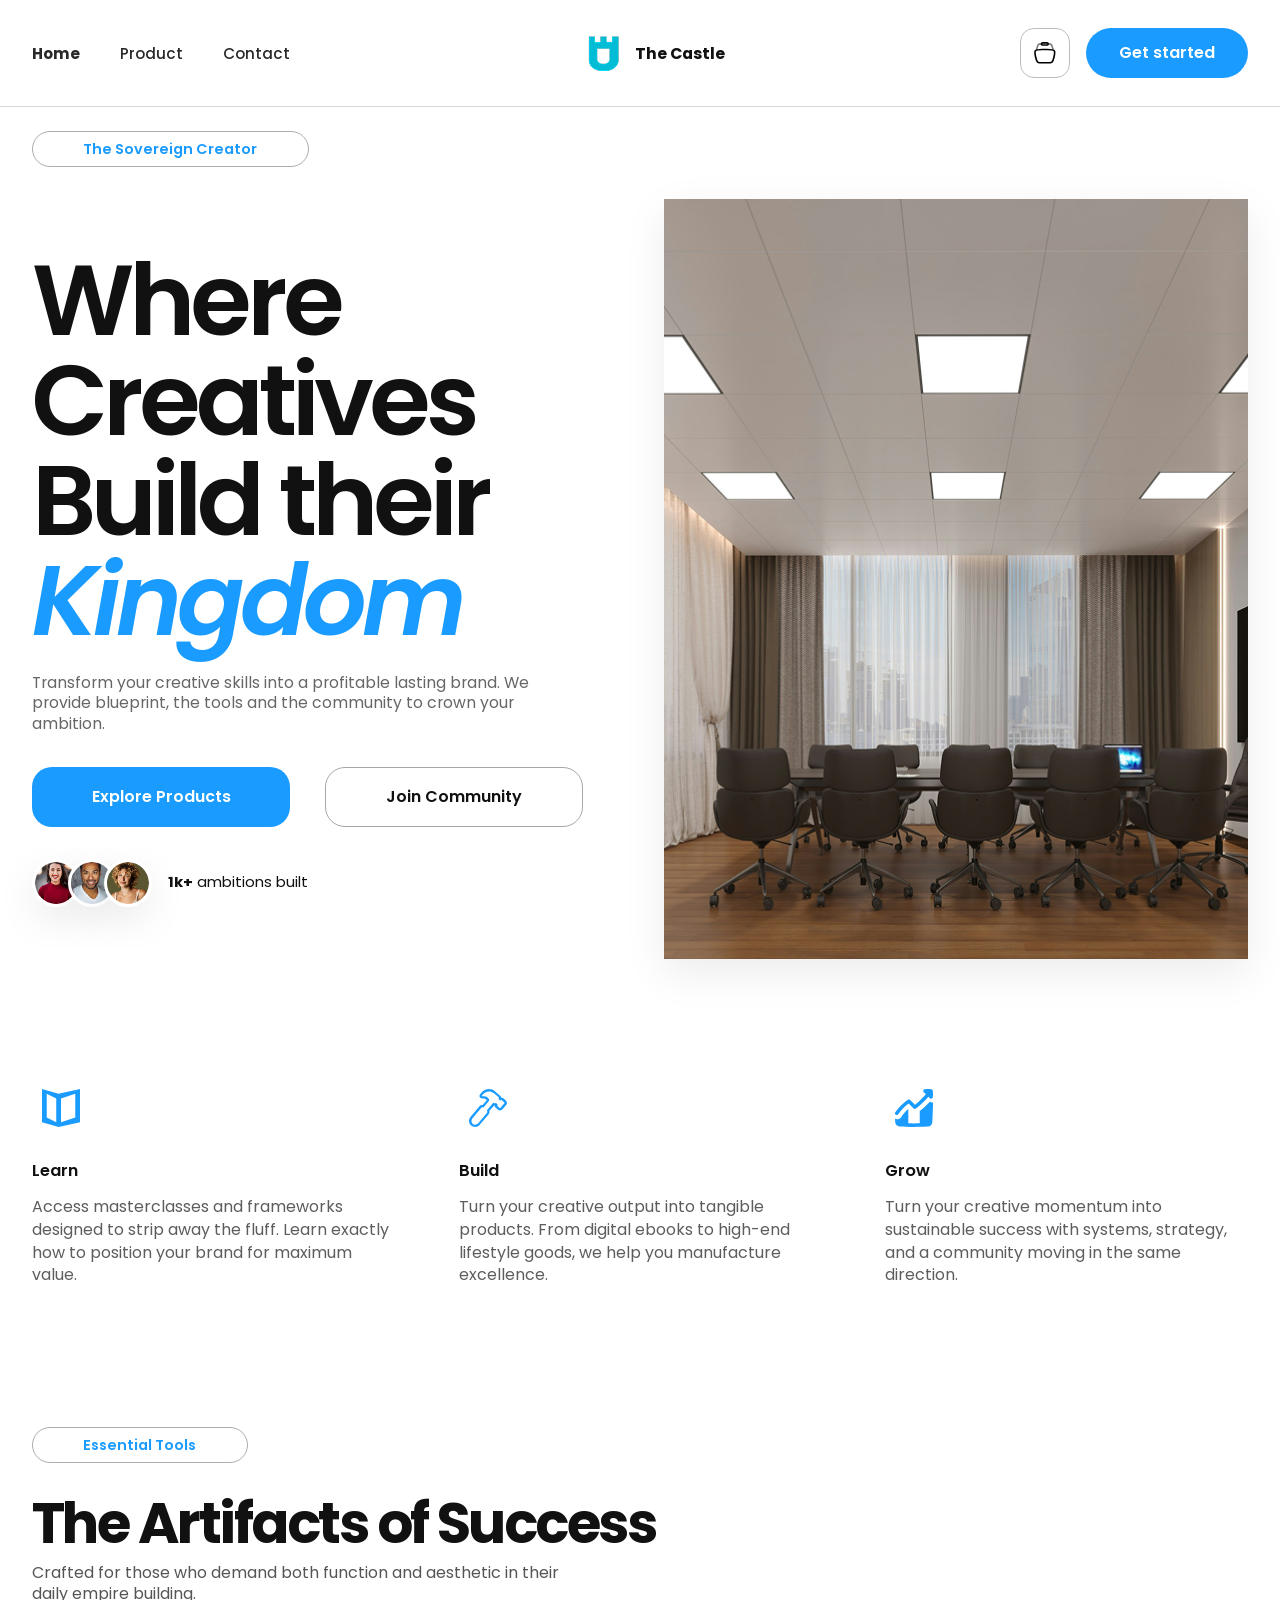
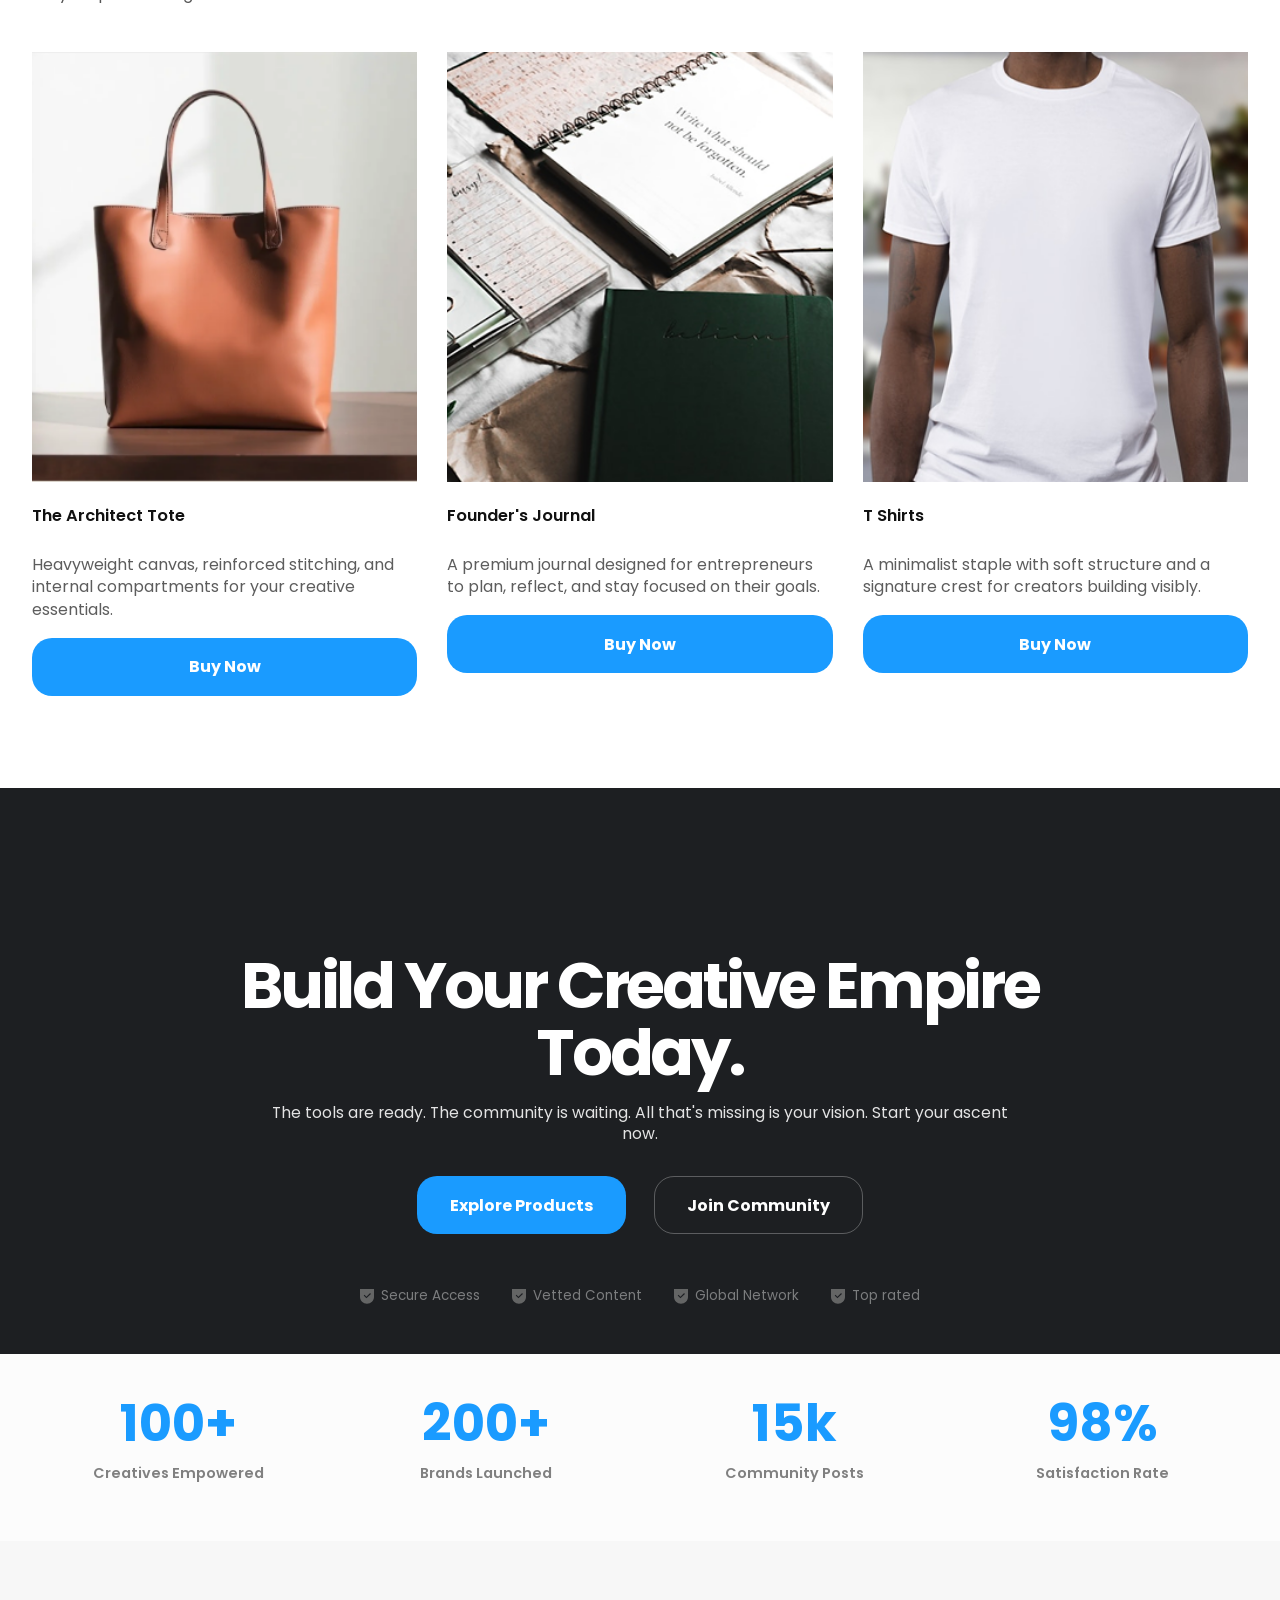
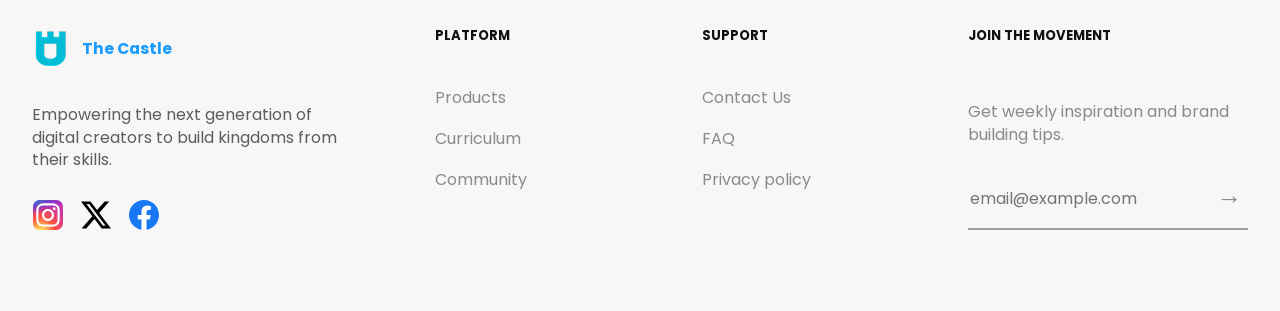
==== index.html @ 54a2d979 "first commit" ====
<!doctype html>
<html lang="en">
  <head>
    <meta charset="UTF-8" />
    <meta name="viewport" content="width=device-width, initial-scale=1.0" />
    <title>The Castle | Home</title>
    <link rel="preconnect" href="https://fonts.googleapis.com" />
    <link rel="preconnect" href="https://fonts.gstatic.com" crossorigin />
    <link
      href="https://fonts.googleapis.com/css2?family=Poppins:wght@300;400;500;600;700;800;900&display=swap"
      rel="stylesheet"
    />
    <link rel="stylesheet" href="castle.css" />
  </head>
  <body>
    <header class="site-header">
      <div class="container nav-shell">
        <button
          class="menu-toggle"
          type="button"
          aria-expanded="false"
          aria-controls="site-nav"
        >
          <span></span>
          <span></span>
          <span></span>
          <span class="sr-only">Toggle navigation</span>
        </button>

        <nav class="site-nav" id="site-nav">
          <a class="nav-link is-active" href="index.html">Home</a>
          <a class="nav-link" href="product.html">Product</a>
          <a class="nav-link" href="contact.html">Contact</a>
        </nav>

        <a class="brand" href="index.html" aria-label="The Castle home">
          <img src="img/castle_logo.png" alt="" width="36" height="39" />
          <span>The Castle</span>
        </a>

        <div class="nav-actions">
          <a
            class="icon-button"
            href="product.html"
            aria-label="Browse products"
          >
            <img src="img/Group.svg" alt="" width="22" height="22" />
          </a>
          <a class="button-get" href="contact.html">Get started</a>
        </div>
      </div>
    </header>

    <main>
      <section class="hero">
        <div class="container">
          <p class="eyebrow">The Sovereign Creator</p>

          <div class="hero-grid">
            <div class="hero-copy">
              <h1>
                Where <br />
                Creatives<br />
                Build their<br />
                <span>Kingdom</span>
              </h1>
              <p class="hero-text">
                Transform your creative skills into a profitable lasting brand.
                We provide blueprint, the tools and the community to crown your
                ambition.
              </p>

              <div class="hero-actions">
                <a class="button button-primary" href="product.html"
                  >Explore Products</a
                >
                <a class="button button-secondary" href="contact.html"
                  >Join Community</a
                >
              </div>

              <div class="social-proof">
                <div class="user-stack" aria-hidden="true">
                  <img src="img/user__1.png" alt="" class="user" />
                  <img src="img/user__2.png" alt="" class="user" />
                  <img src="img/user__3.png" alt="" class="user" />
                </div>
                <p><strong>1k+</strong> ambitions built</p>
              </div>
            </div>

            <div class="hero-media">
              <img src="img/image.png" alt="The Castle office interior" />
            </div>
          </div>
        </div>
      </section>

      <section class="features section-space">
        <div class="container feature-grid">
          <article class="feature-card">
            <div class="feature-icon">
              <img src="img/learn.svg" alt="" width="38" height="38" />
            </div>
            <h2>Learn</h2>
            <p>
              Access masterclasses and frameworks designed to strip away the
              fluff. Learn exactly how to position your brand for maximum value.
            </p>
          </article>

          <article class="feature-card">
            <div class="feature-icon">
              <img src="img/build.svg" alt="" width="38" height="38" />
            </div>
            <h2>Build</h2>
            <p>
              Turn your creative output into tangible products. From digital
              ebooks to high-end lifestyle goods, we help you manufacture
              excellence.
            </p>
          </article>

          <article class="feature-card">
            <div class="feature-icon">
              <img src="img/grow.svg" alt="" width="38" height="38" />
            </div>
            <h2>Grow</h2>
            <p>
              Turn your creative momentum into sustainable success with systems,
              strategy, and a community moving in the same direction.
            </p>
          </article>
        </div>
      </section>

      <section class="products-preview section-space">
        <div class="container">
          <p class="eyebrow">Essential Tools</p>
          <h2 class="section-title">The Artifacts of Success</h2>
          <p class="section-intro">
            Crafted for those who demand both function and aesthetic in their
            daily empire building.
          </p>

          <div class="product-grid">
            <article class="product-card">
              <img src="img/bag.png" alt="visual-bag" class="product-visual" />

              <h3>The Architect Tote</h3>
              <p>
                Heavyweight canvas, reinforced stitching, and internal
                compartments for your creative essentials.
              </p>
              <a class="button button-primary button-block" href="product.html"
                >Buy Now</a
              >
            </article>

            <article class="product-card">
              <img
                src="img/jotter.png"
                alt="visual-journal"
                class="product-visual"
              />
              <h3>Founder&apos;s Journal</h3>
              <p>
                A premium journal designed for entrepreneurs to plan, reflect,
                and stay focused on their goals.
              </p>
              <a class="button button-primary button-block" href="product.html"
                >Buy Now</a
              >
            </article>

            <article class="product-card">
              <img
                src="img/shirt.png"
                alt="visual-shirt"
                class="product-visual"
              />
              <h3>T Shirts</h3>
              <p>
                A minimalist staple with soft structure and a signature crest
                for creators building visibly.
              </p>
              <a class="button button-primary button-block" href="product.html"
                >Buy Now</a
              >
            </article>
          </div>
        </div>
      </section>

      <section class="cta-panel">
        <div class="container cta-inner">
          <h2>Build Your Creative Empire Today.</h2>
          <p>
            The tools are ready. The community is waiting. All that&apos;s
            missing is your vision. Start your ascent now.
          </p>

          <div class="hero-actions cta-actions">
            <a class="button button-primary" href="product.html"
              >Explore Products</a
            >
            <a
              class="button button-secondary button-secondary-light"
              href="contact.html"
              >Join Community</a
            >
          </div>

          <div class="trust-row">
            <span><img src="img/Vector.svg" alt="" />Secure Access</span>
            <span><img src="img/Vector.svg" alt="" />Vetted Content</span>
            <span><img src="img/Vector.svg" alt="" />Global Network</span>
            <span><img src="img/Vector.svg" alt="" />Top rated</span>
          </div>
        </div>
      </section>

      <section class="stats">
        <div class="container stats-grid">
          <article>
            <strong>100+</strong>
            <span>Creatives Empowered</span>
          </article>
          <article>
            <strong>200+</strong>
            <span>Brands Launched</span>
          </article>
          <article>
            <strong>15k</strong>
            <span>Community Posts</span>
          </article>
          <article>
            <strong>98%</strong>
            <span>Satisfaction Rate</span>
          </article>
        </div>
      </section>
    </main>

    <footer class="site-footer">
      <div class="container footer-grid">
        <div class="footer-brand">
          <a class="brand brand-accent footer-brand-mark" href="index.html">
            <img src="img/castle_logo.png" alt="" width="36" height="39" />
            <span>The Castle</span>
          </a>
          <p>
            Empowering the next generation of digital creators to build kingdoms
            from their skills.
          </p>
          <div class="social-links">
            <a href="#" aria-label="Instagram"
              ><img src="img/logo_IG.svg" alt="" width="30" height="30"
            /></a>
            <a href="#" aria-label="X"
              ><img src="img/logo_X.svg" alt="" width="30" height="30"
            /></a>
            <a href="#" aria-label="Facebook"
              ><img src="img/logo_facebook.svg" alt="" width="30" height="30"
            /></a>
          </div>
        </div>

        <div>
          <h3>Platform</h3>
          <a href="product.html">Products</a>
          <a href="index.html">Curriculum</a>
          <a href="contact.html">Community</a>
        </div>

        <div>
          <h3>Support</h3>
          <a href="contact.html">Contact Us</a>
          <a href="contact.html">FAQ</a>
          <a href="contact.html">Privacy policy</a>
        </div>

        <div>
          <h3>Join the Movement</h3>
          <p class="footer-note">
            Get weekly inspiration and brand building tips.
          </p>
          <form class="newsletter-form">
            <label class="sr-only" for="email-home">Email address</label>
            <input
              id="email-home"
              type="email"
              placeholder="email@example.com"
            />
            <button type="submit" aria-label="Subscribe">&rarr;</button>
          </form>
        </div>
      </div>
    </footer>

    <script src="castle.js"></script>
  </body>
</html>
---- castle.css ----
:root {
  --bg: #ffffff;
  --surface: #f7f7f7;
  --surface-soft: #fcfcfc;
  --text: #111111;
  --muted: #5d5d5d;
  --line: #d8d8d8;
  --accent: #1a9bff;
  --accent-deep: #1288ef;
  --dark: #1d1f22;
  --dark-border: rgba(255, 255, 255, 0.28);
  --radius-pill: 20px;
  --radius-card: 28px;
  --shadow-soft: 0 14px 40px rgba(17, 17, 17, 0.08);
  --container: min(1280px, calc(100% - 64px));
}

*,
*::before,
*::after {
  box-sizing: border-box;
}

html {
  scroll-behavior: smooth;
}

body {
  margin: 0;
  font-family: "Poppins", sans-serif;
  color: var(--text);
  background: var(--bg);
}

img {
  display: block;
  max-width: 100%;
}

a {
  color: inherit;
  text-decoration: none;
}

button,
input,
textarea {
  font: inherit;
}

.sr-only {
  position: absolute;
  width: 1px;
  height: 1px;
  padding: 0;
  margin: -1px;
  overflow: hidden;
  clip: rect(0, 0, 0, 0);
  white-space: nowrap;
  border: 0;
}

.container {
  width: var(--container);
  margin: 0 auto;
}

.section-space {
  padding: 2rem 0 5.75rem;
}

.page-main {
  padding-bottom: 3rem;
}

.site-header {
  position: sticky;
  top: 0;
  z-index: 20;
  background: rgba(255, 255, 255, 0.94);
  backdrop-filter: blur(12px);
  border-bottom: 1px solid var(--line);
}

.nav-shell {
  display: grid;
  grid-template-columns: auto 1fr auto;
  align-items: center;
  gap: 2rem;
  min-height: 106px;
}

.site-nav {
  display: flex;
  align-items: center;
  gap: 2.5rem;
}

.nav-link {
  font-size: 0.95rem;
  font-weight: 500;
  color: #292929;
}

.nav-link.is-active {
  font-weight: 700;
}

.brand {
  display: inline-flex;
  align-items: center;
  gap: 0.9rem;
  justify-self: center;
  font-size: 0.98rem;
  font-weight: 700;
}

.brand span {
  color: var(--text);
}

.brand-accent span,
.brand-text-only span {
  color: var(--accent);
}

.brand-text-only img {
  display: none;
}

.nav-actions {
  display: flex;
  align-items: center;
  gap: 1rem;
}

.icon-button {
  width: 50px;
  height: 50px;
  display: inline-flex;
  align-items: center;
  justify-content: center;
  border: 1px solid #bcbcbc;
  border-radius: 14px;
  background: #fff;
}

.icon-button img {
  width: 22px;
  height: 22px;
  object-fit: contain;
}

.button-get {
  background: var(--accent);
  color: #fff;
  display: inline-flex;
  align-items: center;
  justify-content: center;
  min-height: 50px;
  padding: 0.7rem 2rem;
  border-radius: 999px;
  border: 1px solid transparent;
  font-size: 1rem;
  font-weight: 600;
  line-height: 1;
  transition:
    transform 0.2s ease,
    background-color 0.2s ease,
    color 0.2s ease,
    border-color 0.2s ease;
}

.button-get:hover,
.button-get:focus-visible {
  transform: translateY(-1px);
  background: var(--accent-deep);
}

.button {
  display: inline-flex;
  align-items: center;
  justify-content: center;
  min-height: 58px;
  padding: 0.9rem 2rem;
  border-radius: var(--radius-pill);
  border: 1px solid transparent;
  font-size: 1rem;
  font-weight: 700;
  transition:
    transform 0.2s ease,
    background-color 0.2s ease,
    color 0.2s ease,
    border-color 0.2s ease;
}

.button:hover,
.button:focus-visible {
  transform: translateY(-1px);
}

.button-primary {
  color: #fff;
  background: var(--accent);
}

.button-primary:hover,
.button-primary:focus-visible {
  background: var(--accent-deep);
}

.button-secondary {
  color: var(--text);
  border-color: #a7a7a7;
  background: transparent;
}

.button-secondary-light {
  color: #fff;
  border-color: var(--dark-border);
}

.button-block {
  width: 100%;
}

.menu-toggle {
  display: none;
  width: 48px;
  height: 48px;
  border: 1px solid var(--line);
  border-radius: 14px;
  background: #fff;
  padding: 0.75rem;
}

.menu-toggle span {
  display: block;
  width: 100%;
  height: 2px;
  background: var(--text);
  margin: 5px 0;
}

.eyebrow {
  width: fit-content;
  margin: 0 0 2rem;
  padding: 0.6rem 3.15rem;
  border: 1px solid #acacac;
  border-radius: 18px;
  color: var(--accent);
  font-size: 0.9rem;
  font-weight: 600;
  line-height: 1;
}

.hero {
  padding: 1.5rem 0 5.5rem;
}

.hero-grid {
  display: grid;
  grid-template-columns: minmax(0, 1fr) minmax(420px, 1.02fr);
  align-items: center;
  gap: 3.75rem;
}

.hero-copy h1,
.contact-copy h2 {
  font-family: "Poppins", sans-serif;
  margin: 0;
  font-size: 6.25rem;
  line-height: 100%;
  letter-spacing: -0.05em;
  font-weight: 600;
}

.hero-copy h1 span {
  color: var(--accent);
  font-style: italic;
}

.hero-text,
.page-copy,
.section-intro,
.feature-card p,
.product-card p,
.cta-inner p,
.footer-brand p,
.footer-note,
.bespoke-inner p,
.contact-copy p,
.contact-cta span {
  color: var(--muted);
  font-size: 1rem;
  line-height: 1.42;
  font-weight: 400;
}

.hero-text {
  max-width: 34rem;
  margin: 1.4rem 0 2rem;
  font-size: 0.98rem;
  line-height: 1.32;
  color: #666666;
}

.hero-actions {
  display: flex;
  flex-wrap: wrap;
  gap: 1.7rem;
}

.hero .hero-actions {
  gap: 2.2rem;
}

.hero .hero-actions .button {
  min-height: 60px;
  min-width: 258px;
  padding: 0.95rem 2.25rem;
  border-radius: 20px;
  font-size: 1rem;
  font-weight: 600;
}

.social-proof {
  display: flex;
  align-items: center;
  gap: 1rem;
  margin-top: 2rem;
}

.social-proof p {
  margin: 0;
  font-size: 0.92rem;
  font-weight: 400;
}

.user-stack {
  display: flex;
  align-items: center;
}

.user {
  width: 48px;
  height: 48px;
  border: 3px solid #fff;
  border-radius: 50%;
  margin-left: -12px;
  object-fit: cover;
  box-shadow: var(--shadow-soft);
}

.user:first-child {
  margin-left: 0;
}

.hero-media img {
  width: 100%;
  min-height: 760px;
  object-fit: cover;
  box-shadow: var(--shadow-soft);
}

.feature-grid {
  display: grid;
  grid-template-columns: repeat(3, minmax(0, 1fr));
  gap: 4rem;
}

.feature-card {
  max-width: 360px;
}

.feature-icon {
  width: 58px;
  height: 58px;
  display: inline-flex;
  align-items: center;
  justify-content: center;
  margin-bottom: 1.5rem;
  color: var(--accent);
}

.feature-icon svg {
  width: 38px;
  height: 38px;
  fill: none;
  stroke: currentColor;
  stroke-width: 1.7;
  stroke-linecap: round;
  stroke-linejoin: round;
}

.feature-icon img {
  width: 38px;
  height: 38px;
  object-fit: contain;
}

.feature-card h2,
.product-card h2,
.product-card h3 {
  margin: 0 0 0.75rem;
  font-size: 1.02rem;
  font-weight: 600;
  line-height: 1.2;
}

.section-title {
  margin: 0;
  font-size: clamp(2.6rem, 4.4vw, 3.9rem);
  line-height: 1.02;
  letter-spacing: -0.045em;
  font-weight: 700;
}

.section-intro {
  max-width: 35rem;
  margin: 0.7rem 0 3rem;
  font-size: 1rem;
  line-height: 1.28;
  color: #555555;
}

.product-grid {
  display: grid;
  grid-template-columns: repeat(3, minmax(0, 1fr));
  gap: 1.9rem;
}

.product-grid-tight {
  margin-top: 3.5rem;
}

.product-card {
  display: flex;
  flex-direction: column;
}

.product-visual {
  position: relative;
  min-height: 430px;
  margin-bottom: 1.5rem;
  overflow: hidden;
  background: linear-gradient(180deg, #faf8f2, #e7dfd6);
  object-fit: cover;
}

.product-visual::before,
.product-visual::after {
  content: "";
  position: absolute;
}

.product-card > .product-visual {
  width: 100%;
}

.cta-panel {
  background: var(--dark);
  padding: 5.5rem 0 0;
}

.cta-inner {
  text-align: center;
  color: #fff;
  padding: 4.75rem 2rem 3rem;
}

.cta-inner h2 {
  max-width: 860px;
  margin: 0 auto;
  font-size: clamp(3rem, 5vw, 4.8rem);
  line-height: 1.05;
  letter-spacing: -0.05em;
  font-weight: 700;
}

.cta-inner p {
  max-width: 760px;
  margin: 1rem auto 2rem;
  color: rgba(255, 255, 255, 0.88);
  font-size: 0.98rem;
  line-height: 1.34;
}

.cta-actions {
  justify-content: center;
}

.trust-row {
  display: flex;
  justify-content: center;
  flex-wrap: wrap;
  gap: 2rem;
  margin-top: 3.25rem;
  color: rgba(255, 255, 255, 0.42);
  font-size: 0.84rem;
  font-weight: 400;
}

.trust-row span {
  display: inline-flex;
  align-items: center;
  gap: 0.45rem;
}

.trust-row span img {
  width: 14px;
  height: 16px;
  object-fit: contain;
  opacity: 0.72;
}

.stats {
  background: var(--surface-soft);
  padding: 2.75rem 0 3.5rem;
}

.stats-grid {
  display: grid;
  grid-template-columns: repeat(4, minmax(0, 1fr));
  gap: 1rem;
  text-align: center;
}

.stats-grid strong {
  display: block;
  margin-bottom: 0.65rem;
  color: var(--accent);
  font-size: clamp(2.4rem, 4vw, 3.7rem);
  line-height: 1;
  font-weight: 700;
}

.stats-grid span {
  color: #808080;
  font-size: 0.9rem;
  font-weight: 600;
}

.site-footer {
  background: var(--surface);
  padding: 5.5rem 0 5rem;
}

.footer-grid {
  display: grid;
  grid-template-columns: 1.3fr 0.8fr 0.8fr 1fr;
  gap: 3rem;
}

.footer-brand {
  max-width: 320px;
}

.footer-brand-mark {
  justify-self: start;
  margin-bottom: 1.25rem;
}

.social-links {
  display: flex;
  align-items: center;
  gap: 1rem;
  margin-top: 1.7rem;
}

.social-links a {
  width: 32px;
  height: 32px;
  display: inline-flex;
  align-items: center;
  justify-content: center;
}

.social-links img {
  width: 30px;
  height: 30px;
  object-fit: contain;
}

.footer-grid h3 {
  margin: 0 0 1.6rem;
  text-transform: uppercase;
  font-size: 0.82rem;
  font-weight: 700;
  line-height: 1.1;
}

.footer-grid > div:not(.footer-brand) {
  display: flex;
  flex-direction: column;
  gap: 1rem;
}

.footer-grid > div:not(.footer-brand) a,
.footer-grid > div:not(.footer-brand) p {
  color: #8a8a8a;
}

.newsletter-form {
  display: flex;
  align-items: center;
  gap: 0.5rem;
  border-bottom: 2px solid #a0a0a0;
  max-width: 280px;
  padding-bottom: 0.55rem;
}

.newsletter-form input {
  flex: 1;
  border: 0;
  outline: 0;
  background: transparent;
  min-width: 0;
}

.newsletter-form button {
  border: 0;
  background: transparent;
  font-size: 1.6rem;
  color: #888;
  cursor: pointer;
}

.page-hero {
  padding: 1.5rem 0 2rem;
}

.page-title {
  max-width: 880px;
  font-size: clamp(3.3rem, 4.4vw, 4.55rem);
  line-height: 1.06;
  letter-spacing: -0.05em;
  font-weight: 700;
}

.page-title-wide {
  max-width: none;
  font-size: clamp(3.2rem, 5vw, 4.7rem);
}

.page-copy {
  max-width: 58rem;
  margin-top: 1.35rem;
  font-size: 0.98rem;
  line-height: 1.34;
  color: #555555;
}

.bespoke-section {
  padding: 6rem 0 7rem;
}

.bespoke-inner {
  text-align: center;
}

.bespoke-inner h2,
.contact-cta h2 {
  margin: 0;
  font-size: clamp(2.4rem, 4vw, 3.15rem);
  line-height: 1.08;
  letter-spacing: -0.04em;
  font-weight: 700;
}

.bespoke-inner p {
  max-width: 760px;
  margin: 1rem auto 2rem;
}

.bespoke-actions {
  justify-content: center;
  align-items: center;
}

.text-link {
  font-size: 1rem;
  font-weight: 500;
}

.team-showcase {
  display: grid;
  grid-template-columns: repeat(12, minmax(0, 1fr));
  gap: 1.25rem;
  margin-top: 2rem;
  padding: 2rem;
  border-radius: 36px;
  background:
    linear-gradient(
      135deg,
      #f0f0f0 0 33%,
      transparent 33% 34%,
      #71bbff 34% 66%,
      transparent 66% 67%,
      #d7ecff 67% 100%
    ),
    linear-gradient(90deg, #f4f4f4, #d8ecff);
}

.team-card {
  min-height: 250px;
  padding: 1rem;
  display: flex;
  flex-direction: column;
  justify-content: flex-end;
  border-radius: 0;
  overflow: hidden;
  box-shadow: var(--shadow-soft);
  color: #fff;
  background-color: #2b2b2b;
  background-size: cover;
  background-position: center;
  background-repeat: no-repeat;
}

.team-card-large {
  min-height: 390px;
}

.team-card strong {
  font-size: 1.35rem;
  line-height: 1.05;
}

.team-card small {
  font-size: 0.85rem;
  color: rgba(255, 255, 255, 0.82);
}

.team-badge {
  position: absolute;
  top: 1rem;
  left: 1rem;
  font-size: 0.72rem;
  font-weight: 700;
  text-transform: uppercase;
  letter-spacing: 0.04em;
}

.team-card {
  position: relative;
}

.team-card > * {
  position: relative;
  z-index: 1;
}

.team-card-large {
  grid-column: span 4;
  grid-row: span 2;
}

.team-showcase .team-card:nth-child(2),
.team-showcase .team-card:nth-child(3),
.team-showcase .team-card:nth-child(4),
.team-showcase .team-card:nth-child(5),
.team-showcase .team-card:nth-child(6),
.team-showcase .team-card:nth-child(7),
.team-showcase .team-card:nth-child(8) {
  grid-column: span 3;
}

.charcoal {
  background: linear-gradient(135deg, #262626, #585858);
}

.cobalt {
  background: linear-gradient(135deg, #041222, #0e5ad3);
}

.ivory {
  color: #111;
}

.ivory small {
  color: rgba(17, 17, 17, 0.7);
}

.plum {
  background: linear-gradient(135deg, #3c2f37, #b46d81);
}

.midnight {
  background: linear-gradient(135deg, #01060d, #0a4a78);
}

.slate {
  background: linear-gradient(135deg, #1f2734, #6f819c);
}

.contact-section {
  padding: 3.5rem 0 4rem;
}

.contact-grid {
  display: grid;
  grid-template-columns: 0.8fr 1.2fr;
  gap: 2.5rem;
  align-items: start;
}

.contact-copy p {
  max-width: 420px;
  margin-top: 1.25rem;
}

.contact-form {
  padding: 2rem;
  border: 1px solid #b8b8b8;
  border-radius: 34px;
  background: #fff;
}

.form-row {
  display: grid;
  grid-template-columns: repeat(2, minmax(0, 1fr));
  gap: 1.25rem;
}

.contact-form label {
  display: block;
}

.contact-form span {
  display: block;
  margin-bottom: 0.9rem;
  font-size: 0.95rem;
  font-weight: 500;
  text-transform: uppercase;
}

.contact-form input,
.contact-form textarea {
  width: 100%;
  padding: 1rem 1.2rem;
  border: 1px solid #b8b8b8;
  border-radius: 20px;
  outline: 0;
  resize: vertical;
}

.form-block {
  margin-top: 2rem;
}

.button-submit {
  width: min(520px, 100%);
  margin-top: 2rem;
}

.contact-cta-wrap {
  padding: 1rem 0 3rem;
}

.contact-cta {
  display: flex;
  align-items: center;
  justify-content: space-between;
  gap: 2rem;
  padding: 2.75rem 3rem;
  border-radius: 40px;
  background: var(--dark);
  color: #fff;
}

.contact-cta p {
  margin: 0.5rem 0;
  color: rgba(255, 255, 255, 0.54);
  font-size: clamp(2rem, 4vw, 3.45rem);
  line-height: 1;
  font-weight: 700;
}

.contact-cta span {
  display: block;
  max-width: 510px;
  color: rgba(255, 255, 255, 0.9);
}

@media (max-width: 1120px) {
  .nav-shell {
    grid-template-columns: auto 1fr auto;
    gap: 1rem;
  }

  .hero-grid,
  .contact-grid,
  .footer-grid,
  .feature-grid,
  .product-grid,
  .stats-grid {
    grid-template-columns: repeat(2, minmax(0, 1fr));
  }

  .contact-grid,
  .footer-grid {
    align-items: stretch;
  }

  .hero-media {
    grid-column: 1 / -1;
  }

  .hero-media img {
    min-height: 520px;
  }

  .team-card-large,
  .team-showcase .team-card:nth-child(2),
  .team-showcase .team-card:nth-child(3),
  .team-showcase .team-card:nth-child(4),
  .team-showcase .team-card:nth-child(5),
  .team-showcase .team-card:nth-child(6),
  .team-showcase .team-card:nth-child(7),
  .team-showcase .team-card:nth-child(8) {
    grid-column: span 6;
  }

  .contact-cta {
    flex-direction: column;
    align-items: flex-start;
  }
}

@media (max-width: 820px) {
  :root {
    --container: min(100% - 32px, 720px);
  }

  .menu-toggle {
    display: inline-block;
  }

  .nav-shell {
    grid-template-columns: auto 1fr auto;
    min-height: 82px;
  }

  .brand {
    justify-self: start;
  }

  .site-nav {
    position: absolute;
    top: calc(100% + 8px);
    left: 16px;
    right: 16px;
    display: none;
    flex-direction: column;
    align-items: flex-start;
    gap: 1rem;
    padding: 1.25rem;
    background: #fff;
    border: 1px solid var(--line);
    border-radius: 22px;
    box-shadow: var(--shadow-soft);
  }

  .site-nav.is-open {
    display: flex;
  }

  .nav-actions .button {
    display: none;
  }

  .hero-grid {
    grid-template-columns: 1fr;
  }

  .feature-grid {
    grid-template-columns: repeat(3, minmax(180px, 1fr));
    gap: 1.5rem;
    overflow-x: auto;
    padding-bottom: 0.5rem;
  }

  .product-grid {
    grid-template-columns: repeat(3, minmax(240px, 1fr));
    overflow-x: auto;
    padding-bottom: 0.5rem;
  }

  .stats-grid {
    grid-template-columns: repeat(4, minmax(160px, 1fr));
    overflow-x: auto;
    padding-bottom: 0.5rem;
  }

  .footer-grid,
  .form-row,
  .contact-grid {
    grid-template-columns: 1fr;
  }

  .hero {
    padding-bottom: 4rem;
  }

  .eyebrow {
    width: 100%;
    text-align: center;
    padding-inline: 1.25rem;
  }

  .hero-copy h1,
  .page-title,
  .contact-copy h2 {
    font-size: clamp(2.8rem, 12vw, 4.6rem);
  }

  .hero-media img {
    min-height: 360px;
  }

  .feature-card,
  .footer-brand {
    max-width: none;
  }

  .product-visual {
    min-height: 330px;
  }

  .product-card > .product-visual {
    min-height: 330px;
  }

  .cta-inner {
    padding-inline: 1.25rem;
  }

  .contact-form,
  .contact-cta {
    padding: 1.5rem;
    border-radius: 26px;
  }

  .button-submit {
    width: 100%;
  }

  .team-showcase {
    grid-template-columns: repeat(8, minmax(220px, 1fr));
    padding: 1.25rem;
    overflow-x: auto;
  }

  .team-card-large,
  .team-showcase .team-card:nth-child(2),
  .team-showcase .team-card:nth-child(3),
  .team-showcase .team-card:nth-child(4),
  .team-showcase .team-card:nth-child(5),
  .team-showcase .team-card:nth-child(6),
  .team-showcase .team-card:nth-child(7),
  .team-showcase .team-card:nth-child(8) {
    grid-column: span 2;
  }
}

@media (max-width: 560px) {
  .hero-actions,
  .contact-cta .hero-actions,
  .bespoke-actions {
    flex-direction: column;
    align-items: stretch;
  }

  .button,
  .text-link {
    width: 100%;
  }

  .text-link {
    text-align: center;
  }

  .social-proof {
    align-items: flex-start;
    flex-direction: column;
  }

  .trust-row {
    justify-content: flex-start;
  }
}
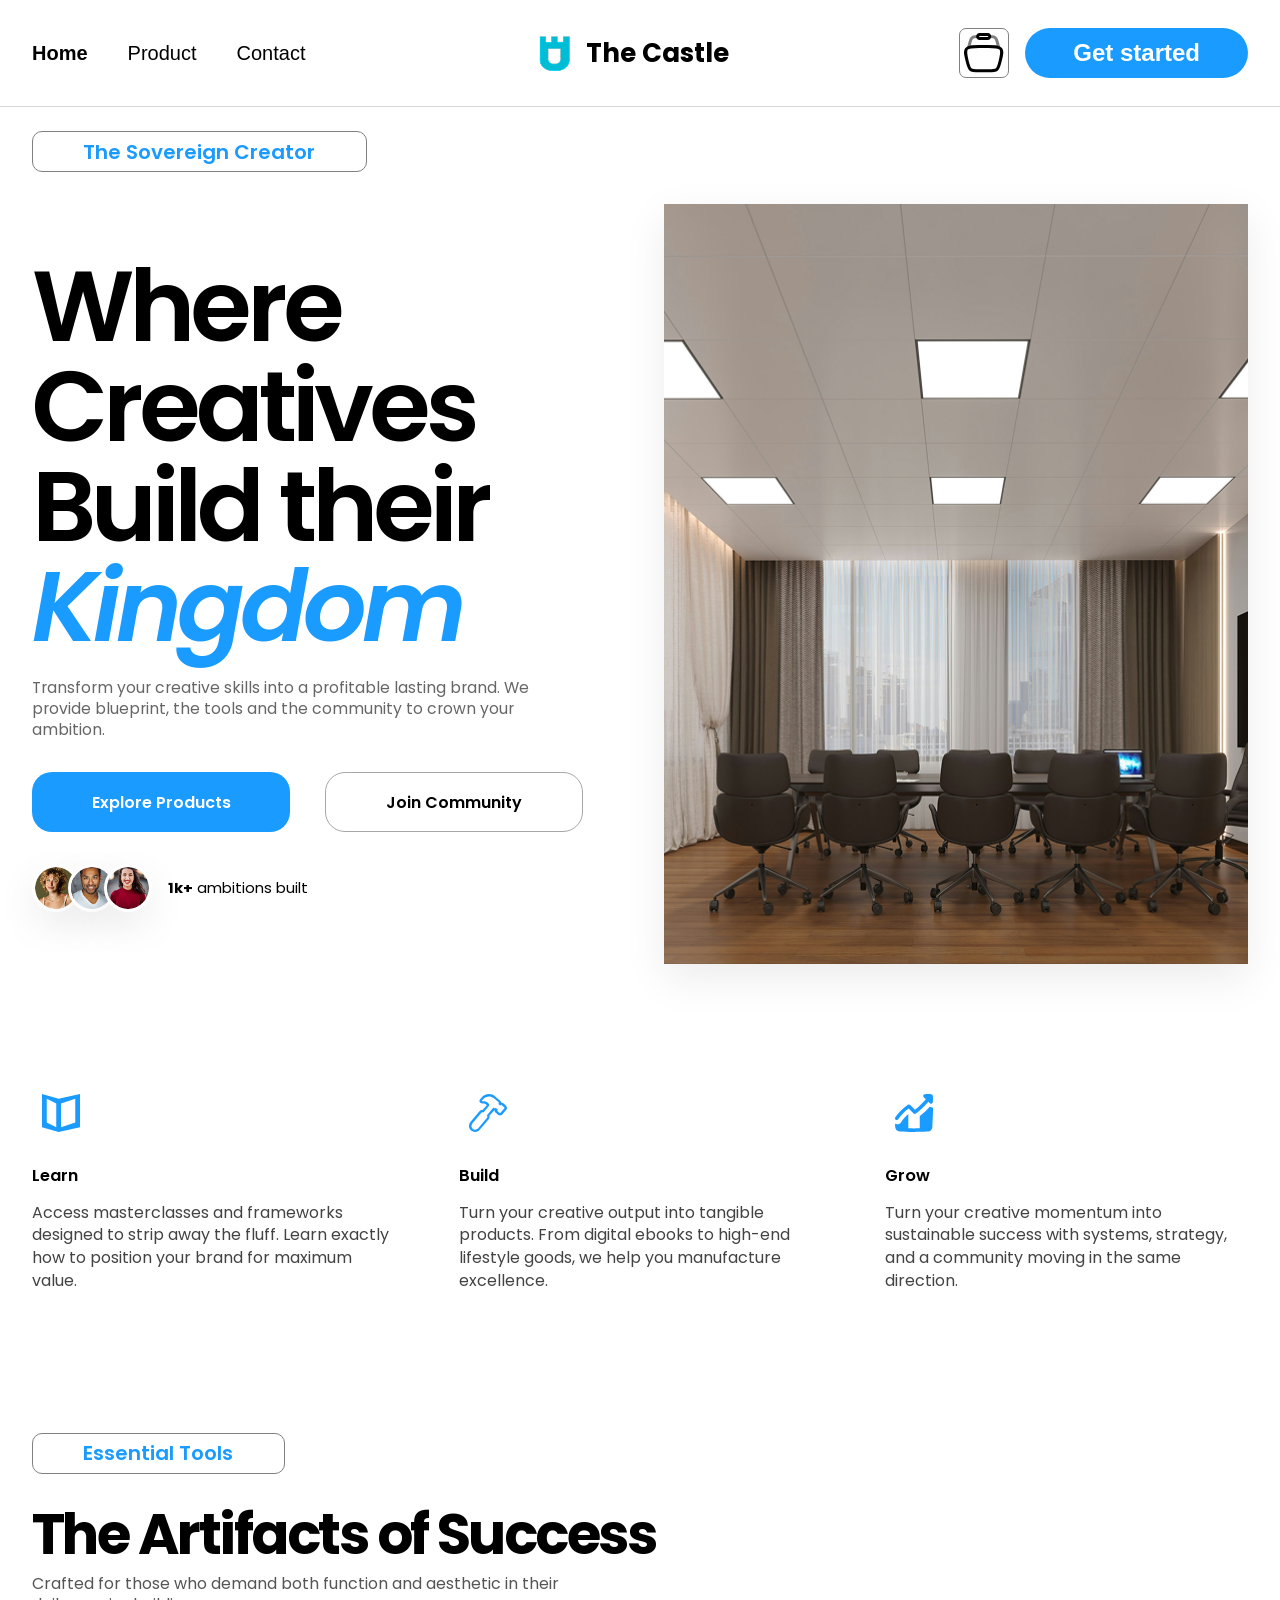
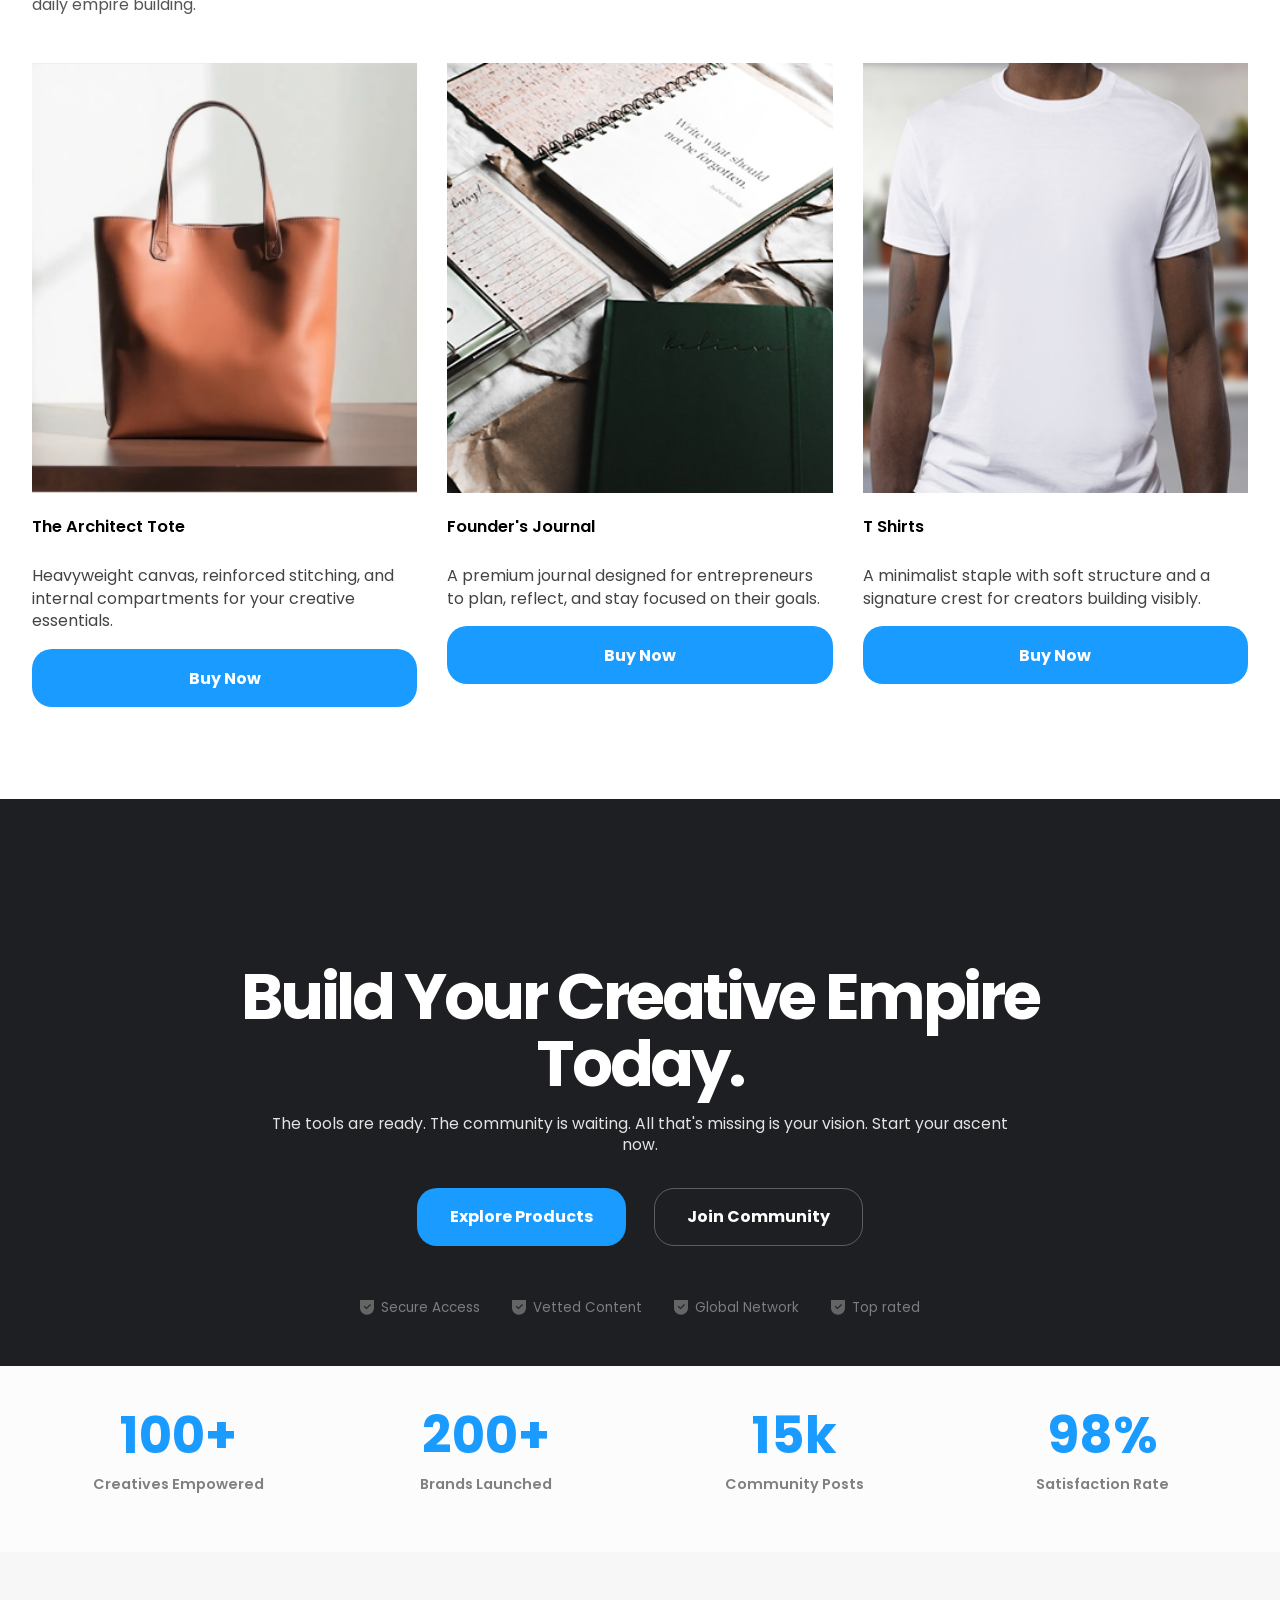
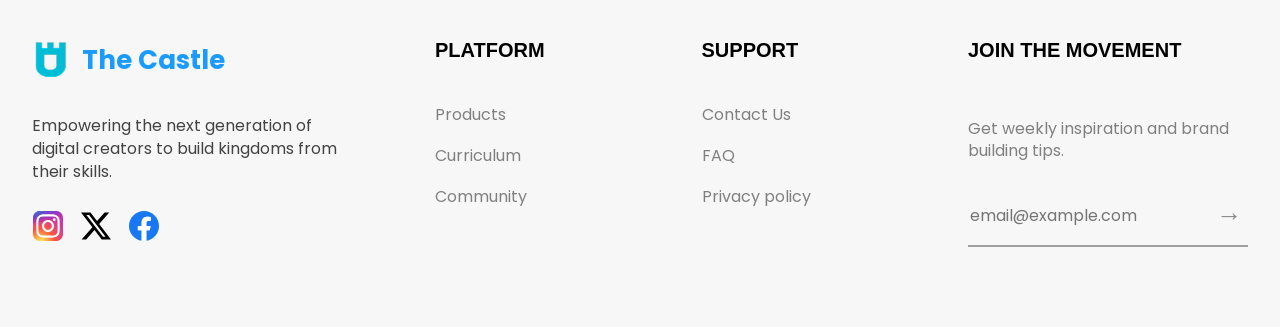
==== commit 1913ebff: "UPDATE" ====
--- a/index.html
+++ b/index.html
@@ -44,7 +44,7 @@
             href="product.html"
             aria-label="Browse products"
           >
-            <img src="img/Group.svg" alt="" width="22" height="22" />
+            <img src="img/Group.svg" alt="cart" />
           </a>
           <a class="button-get" href="contact.html">Get started</a>
         </div>
@@ -81,9 +81,9 @@
 
               <div class="social-proof">
                 <div class="user-stack" aria-hidden="true">
+                  <img src="img/user__3.png" alt="" class="user" />
+                  <img src="img/user__2.png" alt="" class="user" />
                   <img src="img/user__1.png" alt="" class="user" />
-                  <img src="img/user__2.png" alt="" class="user" />
-                  <img src="img/user__3.png" alt="" class="user" />
                 </div>
                 <p><strong>1k+</strong> ambitions built</p>
               </div>
--- a/castle.css
+++ b/castle.css
@@ -2,8 +2,9 @@
   --bg: #ffffff;
   --surface: #f7f7f7;
   --surface-soft: #fcfcfc;
-  --text: #111111;
-  --muted: #5d5d5d;
+  --text: #000000;
+  /* --muted: #5d5d5d; */
+  --muted: #434343;
   --line: #d8d8d8;
   --accent: #1a9bff;
   --accent-deep: #1288ef;
@@ -97,9 +98,13 @@
 }
 
 .nav-link {
-  font-size: 0.95rem;
-  font-weight: 500;
-  color: #292929;
+  font-family: "inter", sans-serif;
+  font-size: 1.25rem;
+  font-weight: 250;
+  color: #000000;
+  font-style: Light;
+  line-height: 100%;
+  letter-spacing: 0%;
 }
 
 .nav-link.is-active {
@@ -116,7 +121,13 @@
 }
 
 .brand span {
+  font-family: "poppins", sans-serif;
   color: var(--text);
+  font-weight: 700;
+  font-style: Bold;
+  font-size: 26px;
+  line-height: 100%;
+  letter-spacing: 0%;
 }
 
 .brand-accent span,
@@ -140,14 +151,14 @@
   display: inline-flex;
   align-items: center;
   justify-content: center;
-  border: 1px solid #bcbcbc;
-  border-radius: 14px;
+  border: 0.7px solid #808080;
+  border-radius: 7px;
   background: #fff;
 }
 
 .icon-button img {
-  width: 22px;
-  height: 22px;
+  width: 40px;
+  height: 40px;
   object-fit: contain;
 }
 
@@ -158,12 +169,16 @@
   align-items: center;
   justify-content: center;
   min-height: 50px;
-  padding: 0.7rem 2rem;
+  padding: 10px 47px;
   border-radius: 999px;
   border: 1px solid transparent;
-  font-size: 1rem;
-  font-weight: 600;
+  font-size: 1.5rem;
   line-height: 1;
+  font-family: "Poppins", sans-serif;
+  font-weight: 800;
+  font-style: ExtraBold;
+  line-height: 100%;
+  letter-spacing: 0%;
   transition:
     transform 0.2s ease,
     background-color 0.2s ease,
@@ -246,12 +261,13 @@
   width: fit-content;
   margin: 0 0 2rem;
   padding: 0.6rem 3.15rem;
-  border: 1px solid #acacac;
-  border-radius: 18px;
+  border: 1px solid #808080;
+  border-radius: 10px;
   color: var(--accent);
-  font-size: 0.9rem;
+  font-size: 20px;
   font-weight: 600;
-  line-height: 1;
+  line-height: 100%;
+  letter-spacing: 0%;
 }
 
 .hero {
@@ -585,9 +601,12 @@
 .footer-grid h3 {
   margin: 0 0 1.6rem;
   text-transform: uppercase;
-  font-size: 0.82rem;
+  font-family: "Montserrat", sans-serif;
   font-weight: 700;
-  line-height: 1.1;
+  font-style: Bold;
+  font-size: 20px;
+  line-height: 100%;
+  letter-spacing: 0%;
 }
 
 .footer-grid > div:not(.footer-brand) {
@@ -598,7 +617,7 @@
 
 .footer-grid > div:not(.footer-brand) a,
 .footer-grid > div:not(.footer-brand) p {
-  color: #8a8a8a;
+  color: #808080;
 }
 
 .newsletter-form {
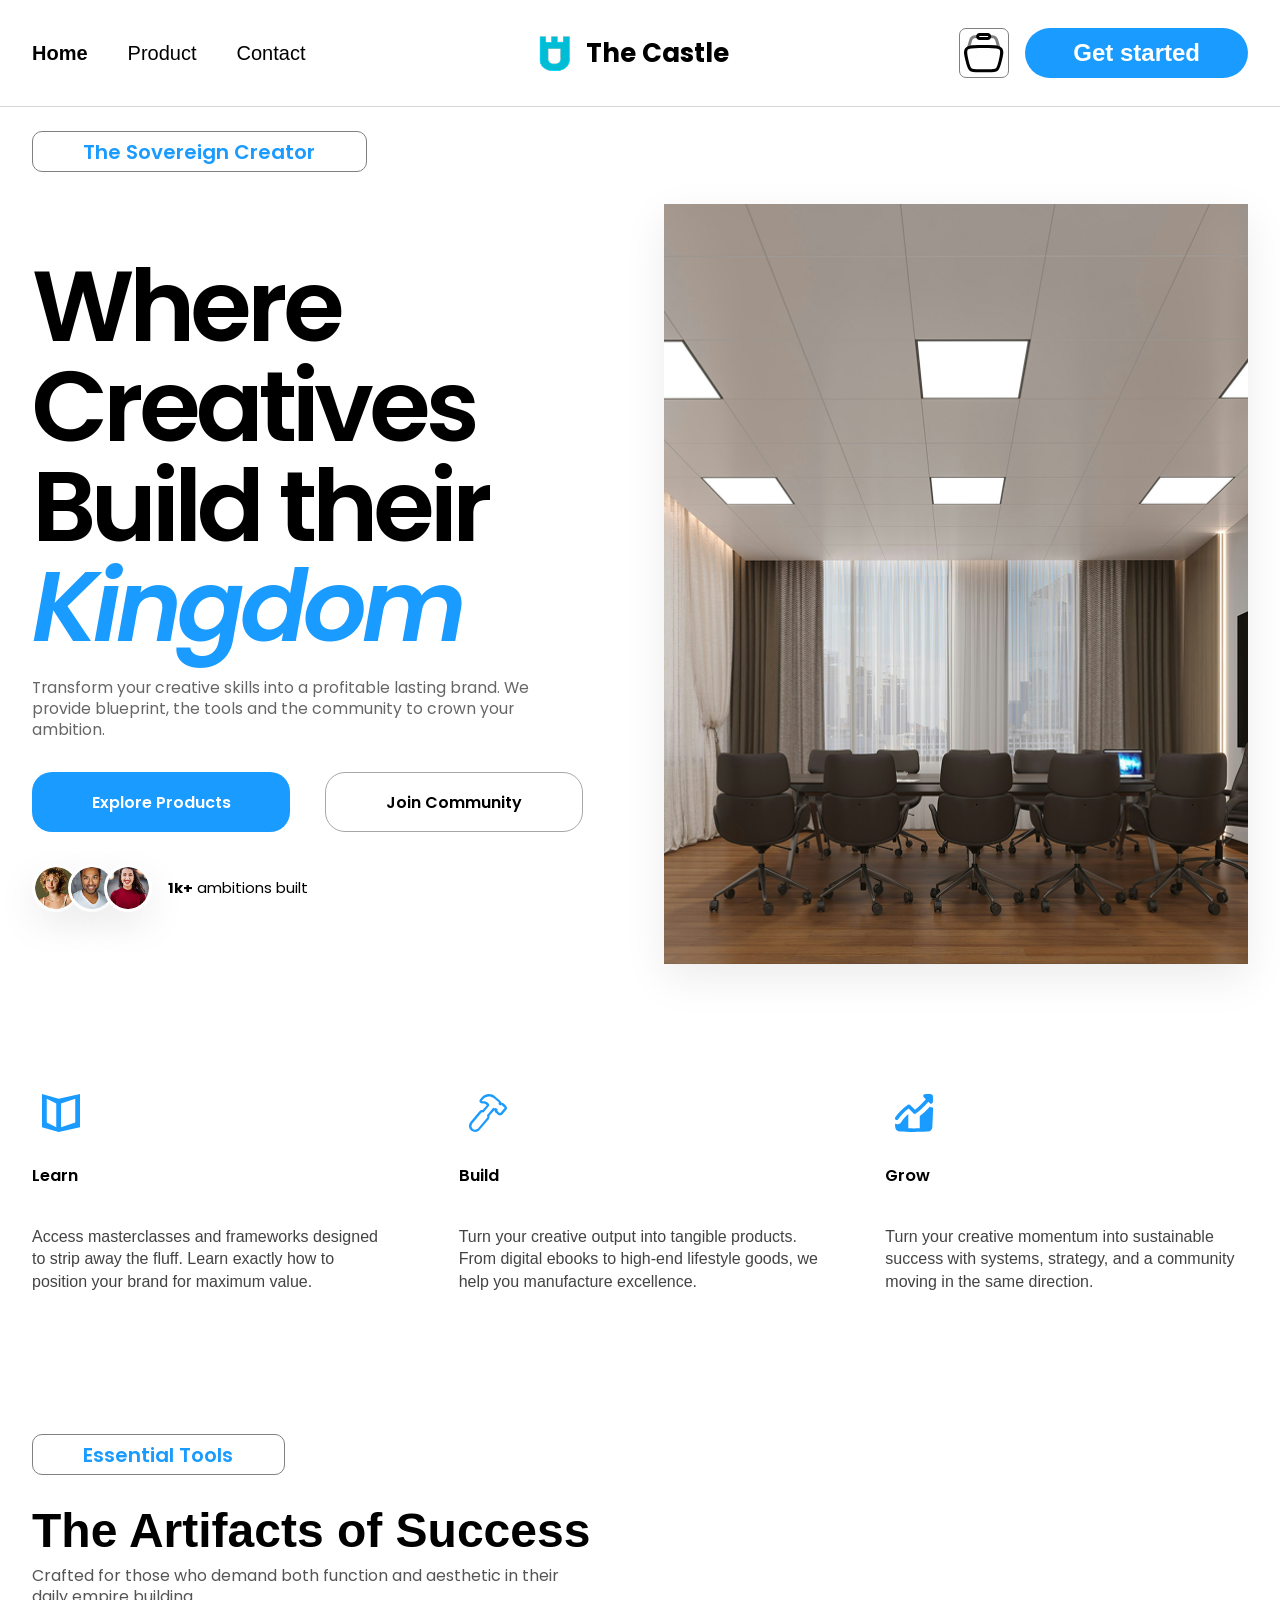
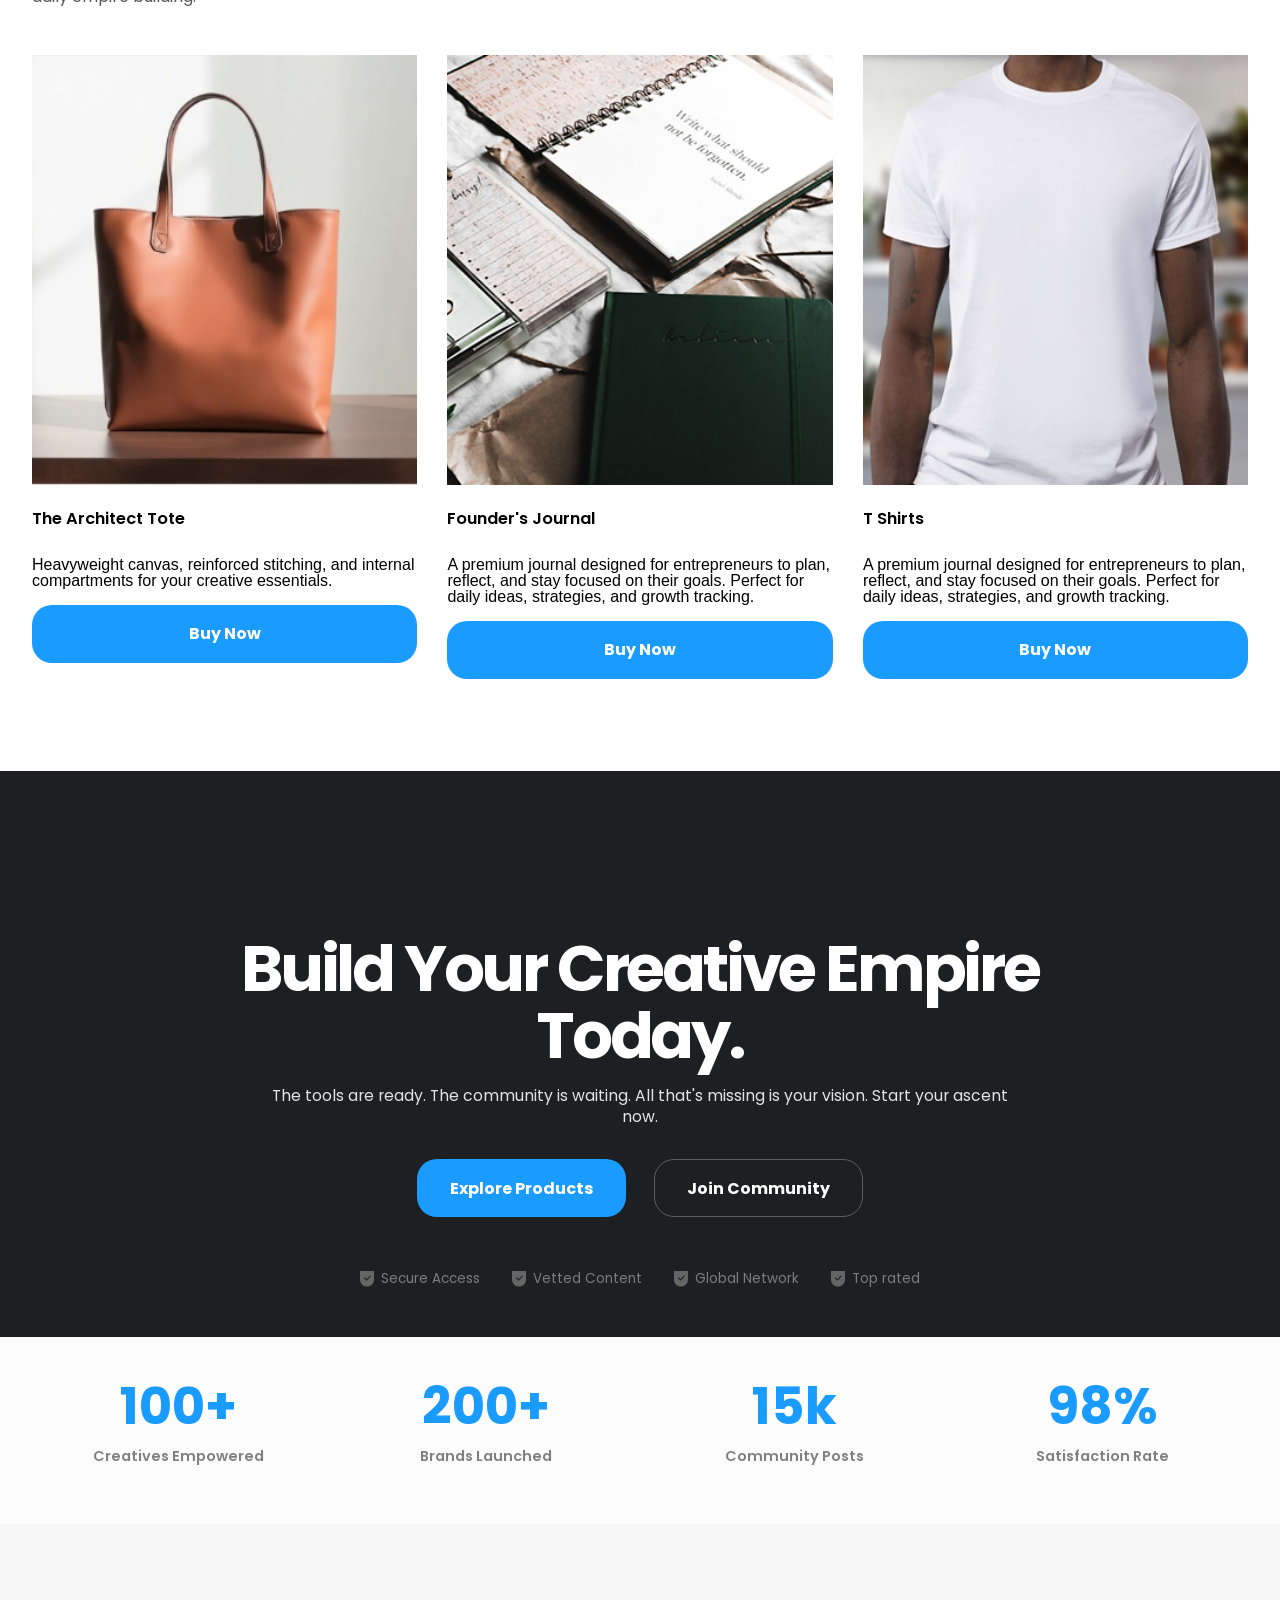
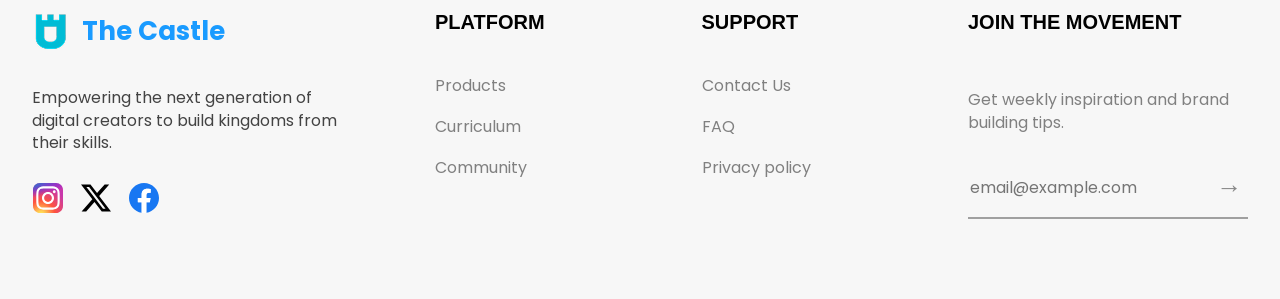
==== commit 59d2a98c: "UPDATE" ====
--- a/index.html
+++ b/index.html
@@ -3,7 +3,8 @@
   <head>
     <meta charset="UTF-8" />
     <meta name="viewport" content="width=device-width, initial-scale=1.0" />
-    <title>The Castle | Home</title>
+    <title>The Castle</title>
+    <link rel="icon" type="Thecastle" href="img/castle_logo.png" />
     <link rel="preconnect" href="https://fonts.googleapis.com" />
     <link rel="preconnect" href="https://fonts.gstatic.com" crossorigin />
     <link
@@ -166,7 +167,8 @@
               <h3>Founder&apos;s Journal</h3>
               <p>
                 A premium journal designed for entrepreneurs to plan, reflect,
-                and stay focused on their goals.
+                and stay focused on their goals. Perfect for daily ideas,
+                strategies, and growth tracking.
               </p>
               <a class="button button-primary button-block" href="product.html"
                 >Buy Now</a
@@ -181,8 +183,9 @@
               />
               <h3>T Shirts</h3>
               <p>
-                A minimalist staple with soft structure and a signature crest
-                for creators building visibly.
+                A premium journal designed for entrepreneurs to plan, reflect,
+                and stay focused on their goals. Perfect for daily ideas,
+                strategies, and growth tracking.
               </p>
               <a class="button button-primary button-block" href="product.html"
                 >Buy Now</a
@@ -212,9 +215,9 @@
           </div>
 
           <div class="trust-row">
-            <span><img src="img/Vector.svg" alt="" />Secure Access</span>
-            <span><img src="img/Vector.svg" alt="" />Vetted Content</span>
-            <span><img src="img/Vector.svg" alt="" />Global Network</span>
+            <span><img src="img/Vector.svg" alt="mark" />Secure Access</span>
+            <span><img src="img/Vector.svg" alt="mark" />Vetted Content</span>
+            <span><img src="img/Vector.svg" alt="mark" />Global Network</span>
             <span><img src="img/Vector.svg" alt="" />Top rated</span>
           </div>
         </div>
--- a/castle.css
+++ b/castle.css
@@ -416,7 +416,6 @@
 }
 
 .feature-card h2,
-.product-card h2,
 .product-card h3 {
   margin: 0 0 0.75rem;
   font-size: 1.02rem;
@@ -424,12 +423,35 @@
   line-height: 1.2;
 }
 
+.feature-card p {
+  font-family: "inter", sans-serif;
+  color: var(--muted);
+  font-weight: 500;
+  font-style: Medium;
+  font-size: 18px;
+  font-size: 1rem;
+  line-height: 1.42;
+  margin-top: 2.5rem;
+}
+
+.product-card p {
+  color: #000000;
+  font-family: "Open Sans", sans-serif;
+  font-weight: 400;
+  font-style: Regular;
+  letter-spacing: 0%;
+  font-size: 16px;
+  line-height: 1;
+}
+
 .section-title {
   margin: 0;
-  font-size: clamp(2.6rem, 4.4vw, 3.9rem);
-  line-height: 1.02;
-  letter-spacing: -0.045em;
+  font-family: "Montserrat", sans-serif;
   font-weight: 700;
+  font-style: Bold;
+  font-size: 48px;
+  line-height: 100%;
+  letter-spacing: 0%;
 }
 
 .section-intro {
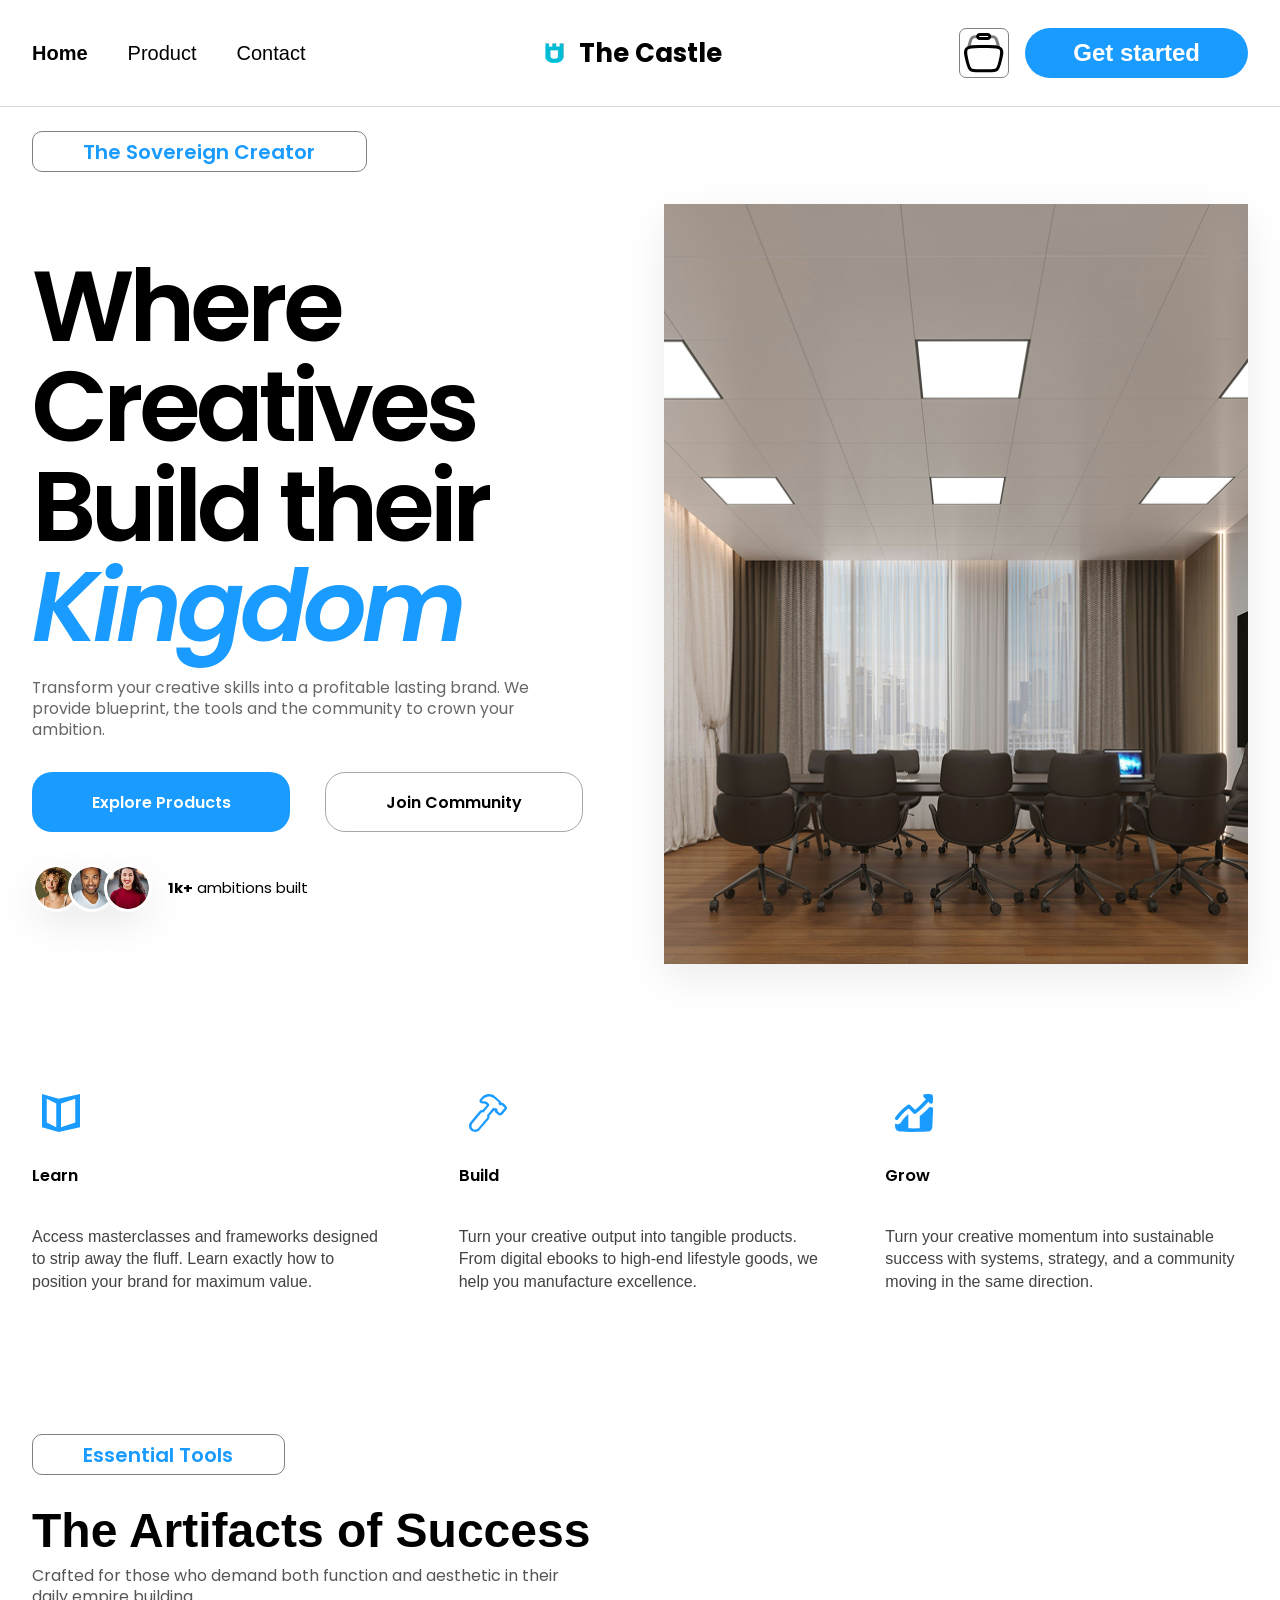
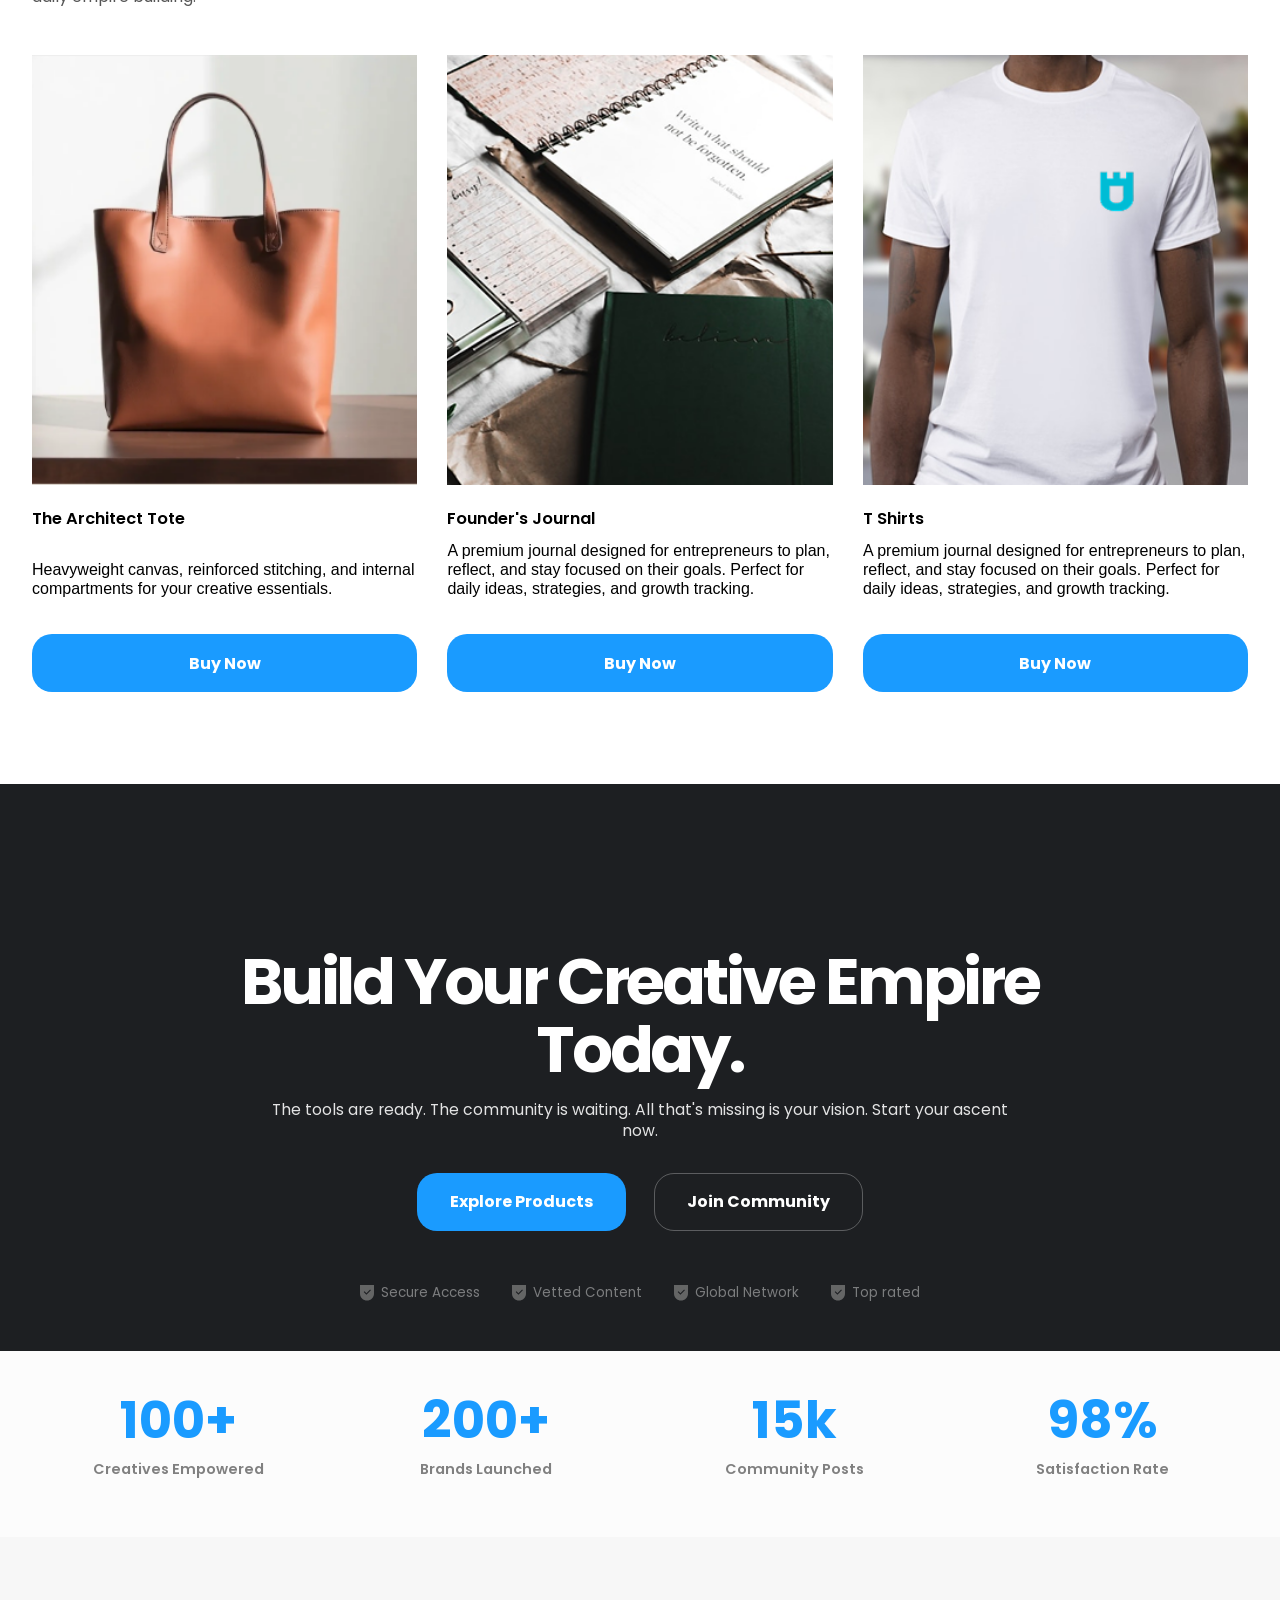
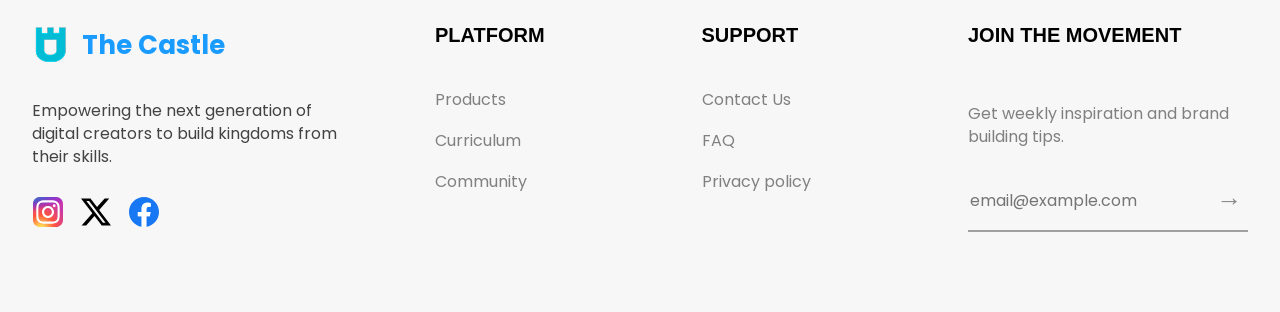
==== commit 163a9c6f: "UPDATE" ====
--- a/index.html
+++ b/index.html
@@ -35,7 +35,7 @@
         </nav>
 
         <a class="brand" href="index.html" aria-label="The Castle home">
-          <img src="img/castle_logo.png" alt="" width="36" height="39" />
+          <img src="img/castle_logo.png" alt="" width="22" height="22" />
           <span>The Castle</span>
         </a>
 
@@ -176,11 +176,14 @@
             </article>
 
             <article class="product-card">
-              <img
-                src="img/shirt.png"
-                alt="visual-shirt"
-                class="product-visual"
-              />
+              <div class="image-container">
+                <img
+                  src="img/shirt.png"
+                  alt="visual-shirt"
+                  class="main-img product-visual"
+                />
+                <img src="img/castle_logo.png" alt="logo" class="logo" />
+              </div>
               <h3>T Shirts</h3>
               <p>
                 A premium journal designed for entrepreneurs to plan, reflect,
--- a/castle.css
+++ b/castle.css
@@ -3,7 +3,6 @@
   --surface: #f7f7f7;
   --surface-soft: #fcfcfc;
   --text: #000000;
-  /* --muted: #5d5d5d; */
   --muted: #434343;
   --line: #d8d8d8;
   --accent: #1a9bff;
@@ -297,7 +296,6 @@
 }
 
 .hero-text,
-.page-copy,
 .section-intro,
 .feature-card p,
 .product-card p,
@@ -437,11 +435,30 @@
 .product-card p {
   color: #000000;
   font-family: "Open Sans", sans-serif;
-  font-weight: 400;
+  font-weight: 300;
   font-style: Regular;
   letter-spacing: 0%;
   font-size: 16px;
-  line-height: 1;
+  line-height: 1.2;
+  margin-top: auto;
+  padding-bottom: 20px;
+}
+
+.image-container {
+  position: relative;
+}
+
+.product-visual {
+  width: 100%;
+  display: block;
+}
+
+.logo {
+  position: absolute;
+  top: 30%;
+  right: 24%;
+  transform: translate(-50%, -50%);
+  width: 40px;
 }
 
 .section-title {
@@ -672,24 +689,28 @@
 }
 
 .page-title {
-  max-width: 880px;
-  font-size: clamp(3.3rem, 4.4vw, 4.55rem);
+  font-family: "montserrat", sans-serif;
+  max-width: 800px;
+  font-size: clamp(3rem, 4vw, 4rem);
   line-height: 1.06;
   letter-spacing: -0.05em;
   font-weight: 700;
+  font-size: 60px;
+  gap: 2px;
+  margin-bottom: 0.5rem;
 }
 
 .page-title-wide {
   max-width: none;
-  font-size: clamp(3.2rem, 5vw, 4.7rem);
+  font-size: clamp(2.4rem, 4vw, 4rem);
 }
 
 .page-copy {
   max-width: 58rem;
-  margin-top: 1.35rem;
   font-size: 0.98rem;
   line-height: 1.34;
   color: #555555;
+  margin-bottom: 1rem;
 }
 
 .bespoke-section {
@@ -707,7 +728,13 @@
   line-height: 1.08;
   letter-spacing: -0.04em;
   font-weight: 700;
-}
+  padding-bottom: 10px;
+}
+
+/* .ready {
+  padding: 25px;
+  gap: 10px;
+} */
 
 .bespoke-inner p {
   max-width: 760px;
@@ -895,6 +922,10 @@
   margin-top: 2rem;
 }
 
+.form-icon {
+  margin-left: 0.75rem;
+}
+
 .contact-cta-wrap {
   padding: 1rem 0 3rem;
 }
@@ -904,21 +935,23 @@
   align-items: center;
   justify-content: space-between;
   gap: 2rem;
-  padding: 2.75rem 3rem;
+  padding: 4.75rem 3rem;
   border-radius: 40px;
   background: var(--dark);
   color: #fff;
 }
 
 .contact-cta p {
-  margin: 0.5rem 0;
+  margin: 0;
   color: rgba(255, 255, 255, 0.54);
-  font-size: clamp(2rem, 4vw, 3.45rem);
+  font-size: clamp(3rem, 4vw, 3rem);
   line-height: 1;
   font-weight: 700;
+  gap: 1rem;
 }
 
 .contact-cta span {
+  margin-top: 1.5rem;
   display: block;
   max-width: 510px;
   color: rgba(255, 255, 255, 0.9);
@@ -1103,6 +1136,23 @@
   .team-showcase .team-card:nth-child(8) {
     grid-column: span 2;
   }
+
+  .image-container {
+    position: relative;
+  }
+
+  .product-visual {
+    width: 100%;
+    display: block;
+  }
+
+  .logo {
+    position: absolute;
+    top: 30%;
+    right: 20%;
+    transform: translate(-50%, -50%);
+    width: 30px;
+  }
 }
 
 @media (max-width: 560px) {
@@ -1130,4 +1180,21 @@
   .trust-row {
     justify-content: flex-start;
   }
-}
+
+  .image-container {
+    position: relative;
+  }
+
+  .product-visual {
+    width: 100%;
+    display: block;
+  }
+
+  .logo {
+    position: absolute;
+    top: 30%;
+    right: 20%;
+    transform: translate(-50%, -50%);
+    width: 30px;
+  }
+}
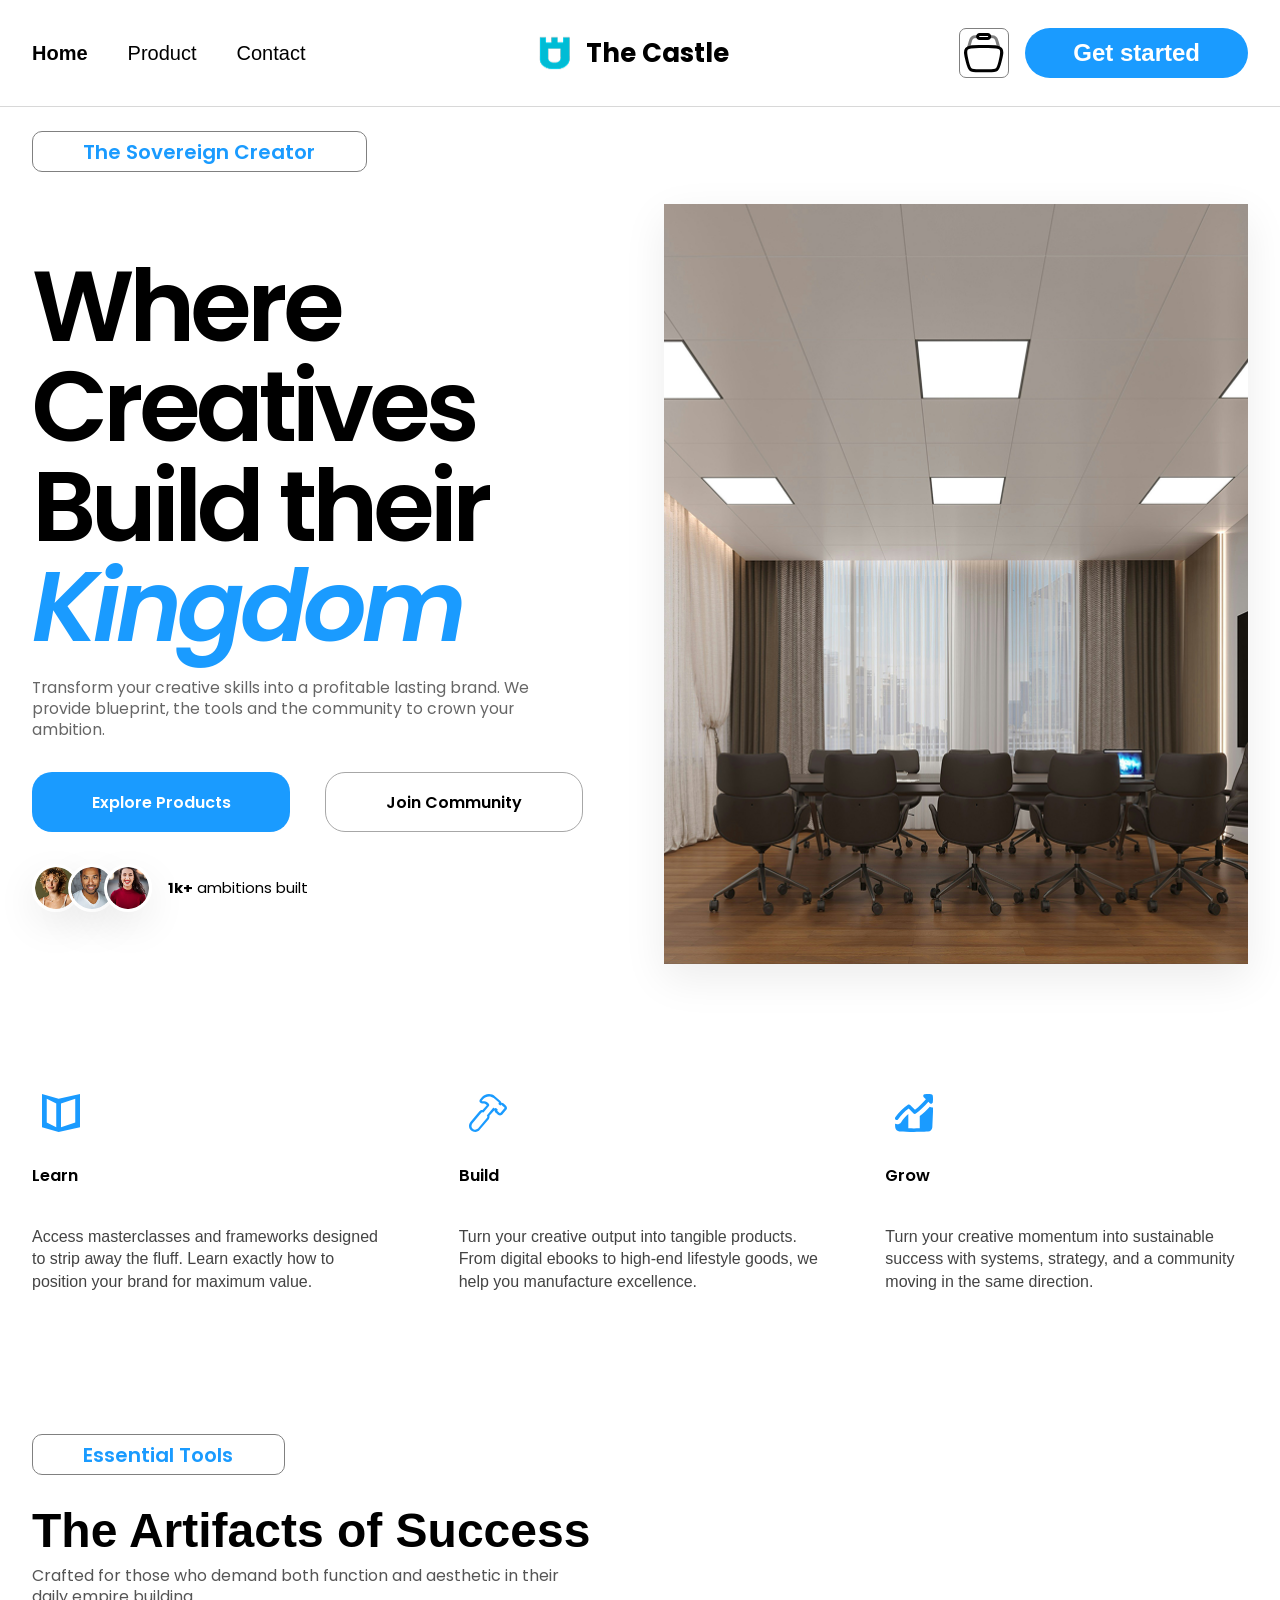
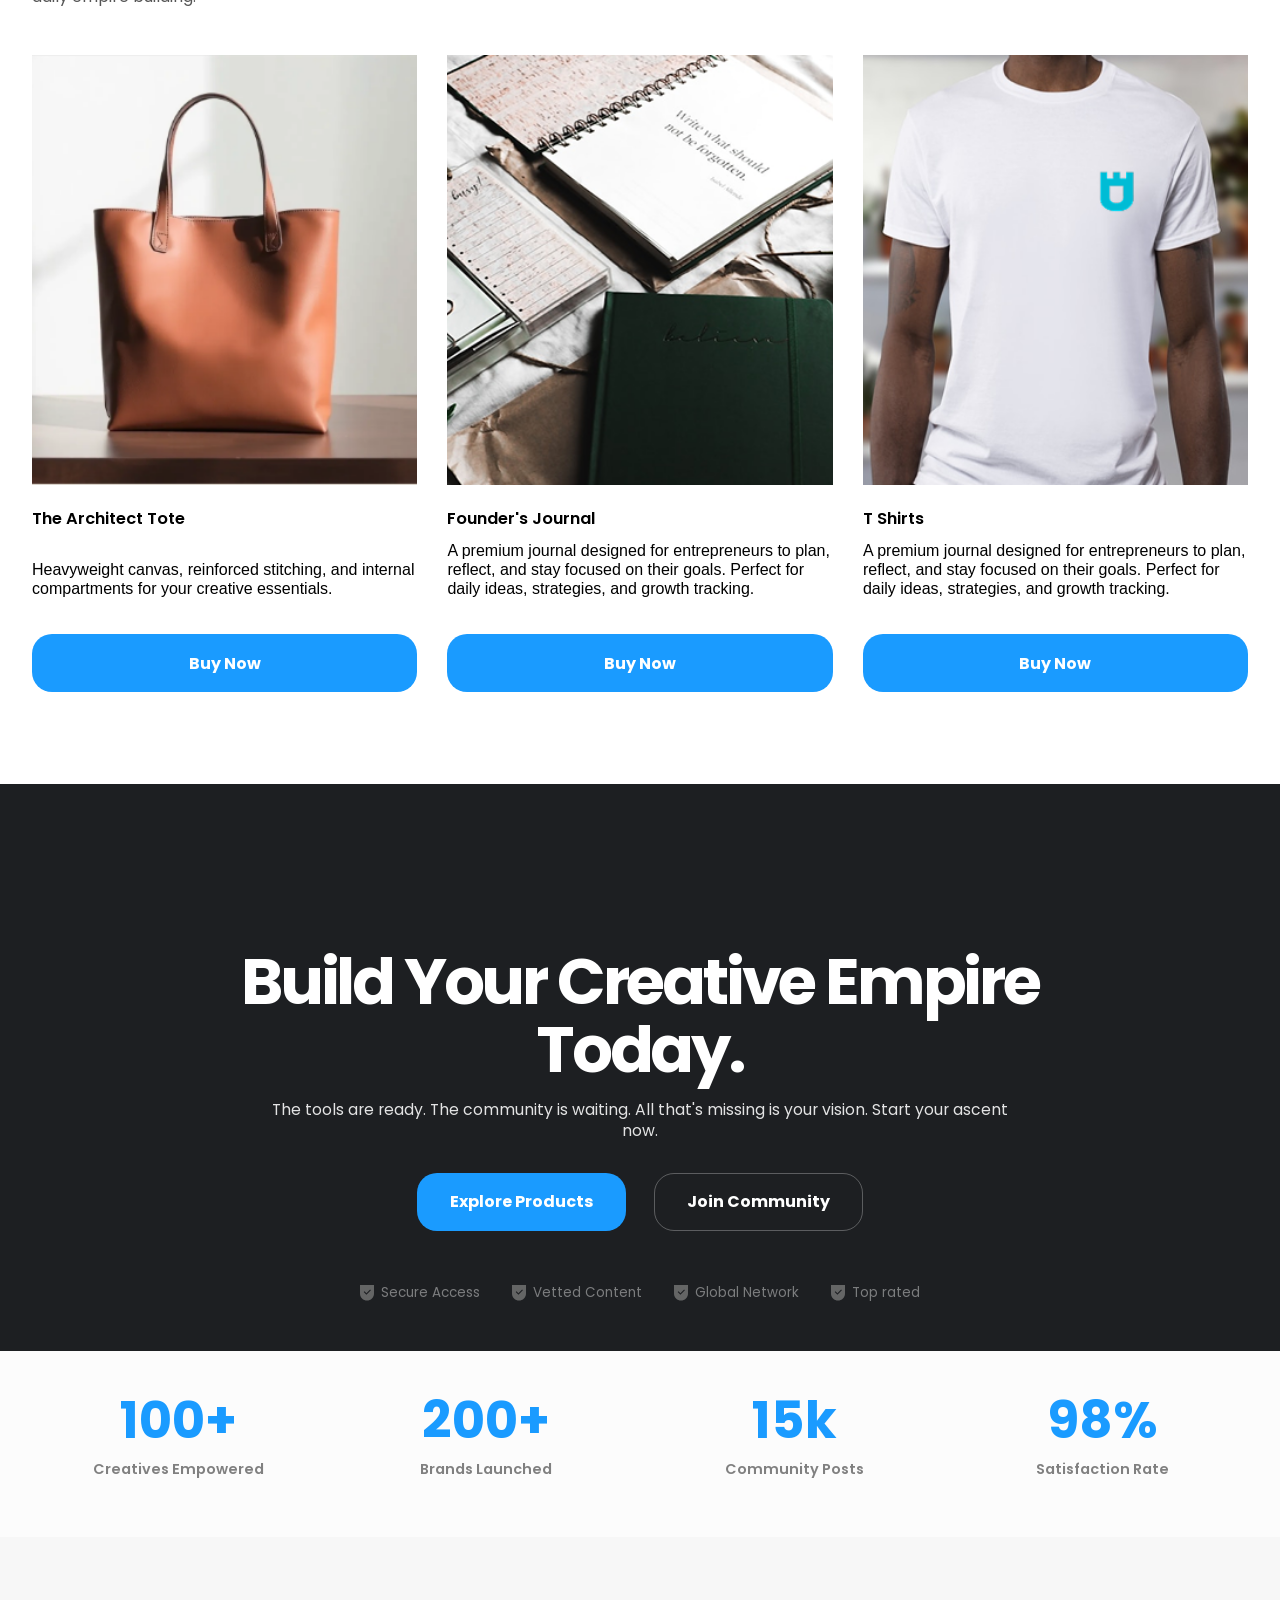
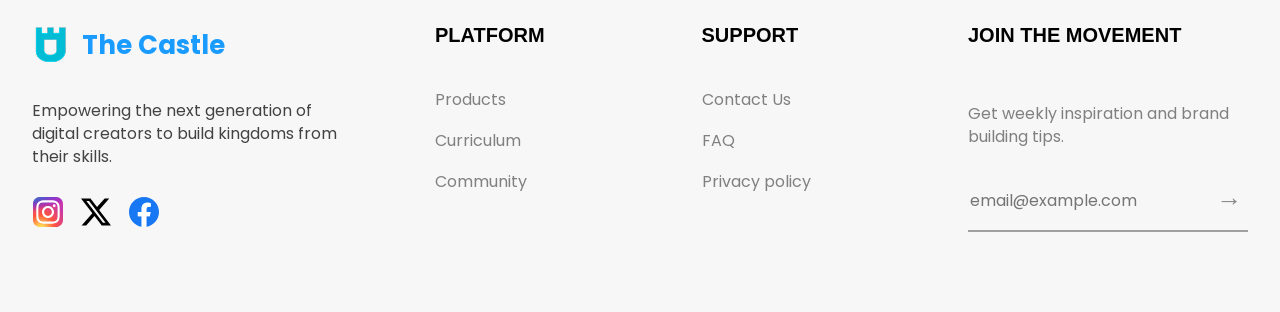
==== commit 467de3b9: "UPDATE" ====
--- a/index.html
+++ b/index.html
@@ -35,7 +35,7 @@
         </nav>
 
         <a class="brand" href="index.html" aria-label="The Castle home">
-          <img src="img/castle_logo.png" alt="" width="22" height="22" />
+          <img src="img/castle_logo.png" alt="" width="36" height="36" />
           <span>The Castle</span>
         </a>
 
--- a/castle.css
+++ b/castle.css
@@ -459,6 +459,7 @@
   right: 24%;
   transform: translate(-50%, -50%);
   width: 40px;
+  z-index: 2;
 }
 
 .section-title {
@@ -730,11 +731,6 @@
   font-weight: 700;
   padding-bottom: 10px;
 }
-
-/* .ready {
-  padding: 25px;
-  gap: 10px;
-} */
 
 .bespoke-inner p {
   max-width: 760px;
@@ -1136,23 +1132,6 @@
   .team-showcase .team-card:nth-child(8) {
     grid-column: span 2;
   }
-
-  .image-container {
-    position: relative;
-  }
-
-  .product-visual {
-    width: 100%;
-    display: block;
-  }
-
-  .logo {
-    position: absolute;
-    top: 30%;
-    right: 20%;
-    transform: translate(-50%, -50%);
-    width: 30px;
-  }
 }
 
 @media (max-width: 560px) {
@@ -1180,21 +1159,4 @@
   .trust-row {
     justify-content: flex-start;
   }
-
-  .image-container {
-    position: relative;
-  }
-
-  .product-visual {
-    width: 100%;
-    display: block;
-  }
-
-  .logo {
-    position: absolute;
-    top: 30%;
-    right: 20%;
-    transform: translate(-50%, -50%);
-    width: 30px;
-  }
-}
+}
